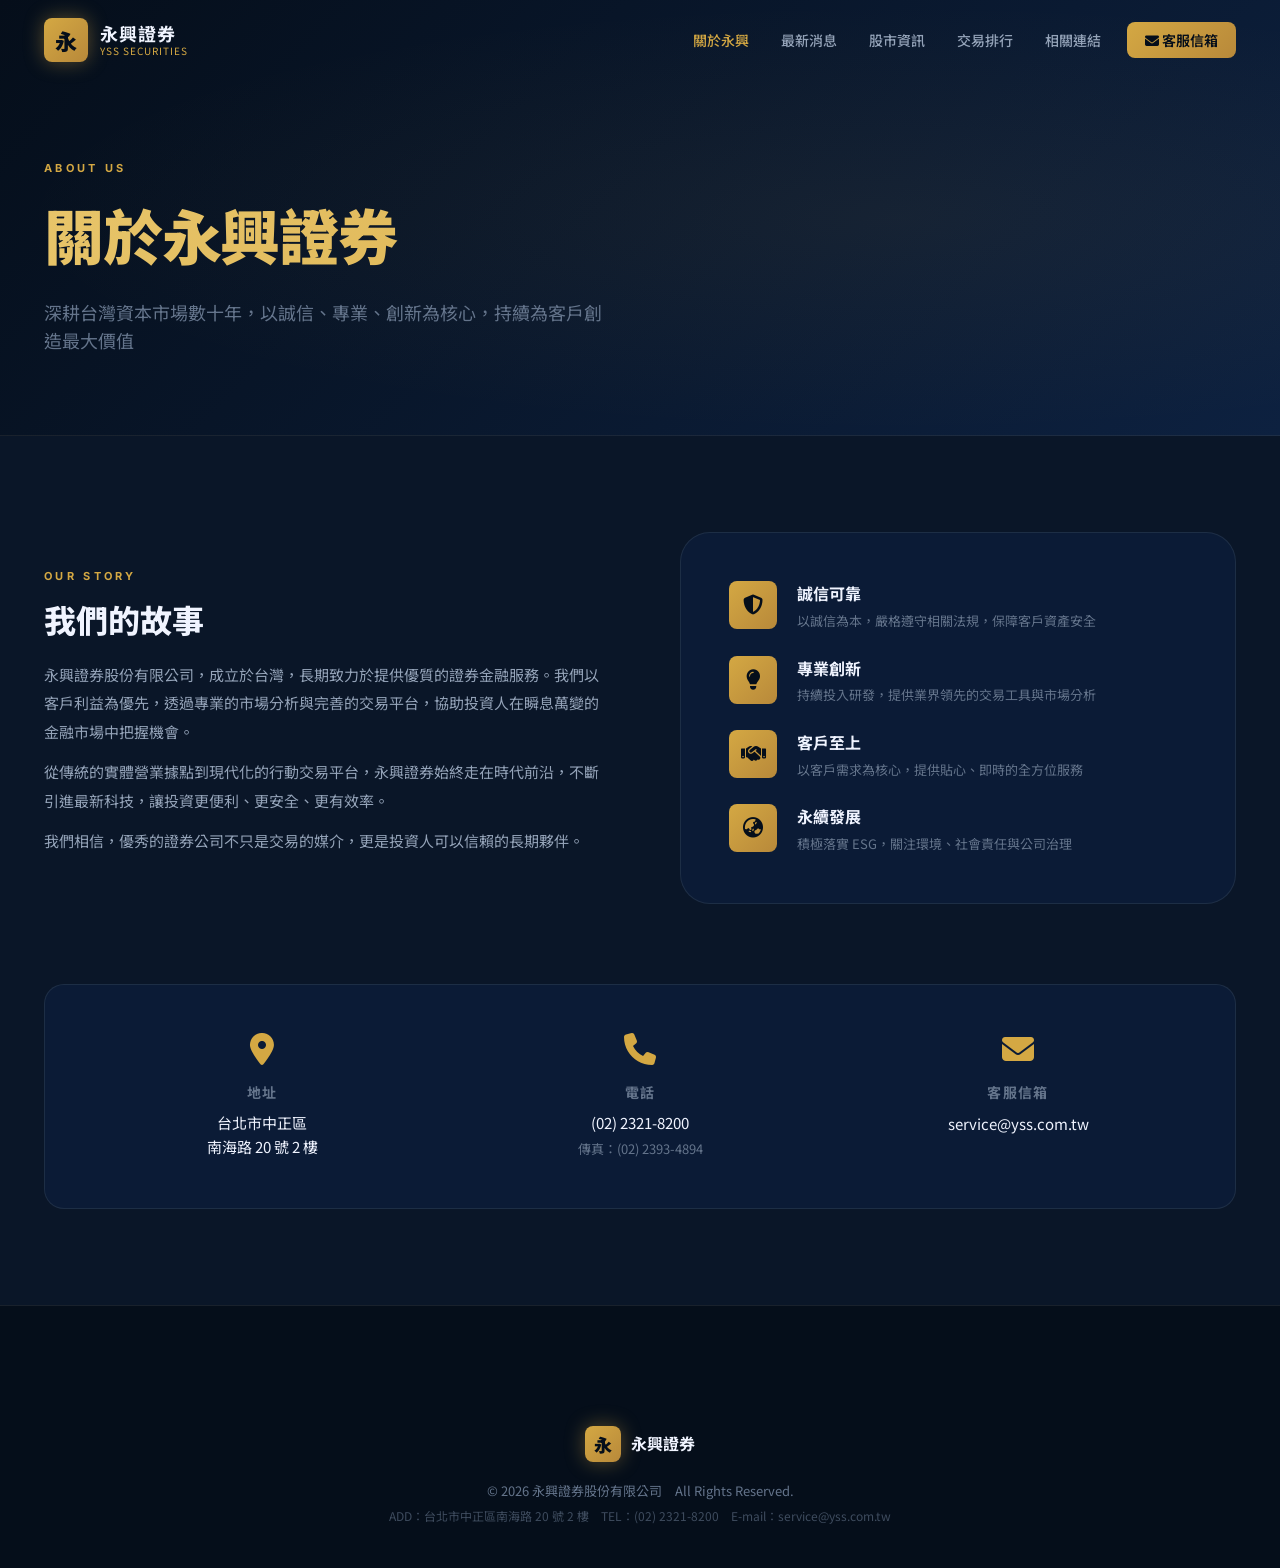
==== about.html @ 1767e359 "feat: 永興證券網站現代化重新設計 - FinTech 深色金融風格" ====
<!DOCTYPE html>
<html lang="zh-TW">
<head>
  <meta charset="UTF-8">
  <meta name="viewport" content="width=device-width, initial-scale=1.0">
  <meta name="description" content="了解永興證券的歷史、使命、企業文化與服務理念，我們致力於為客戶提供專業、安全的金融服務。">
  <title>關於永興 | 永興證券</title>
  <link rel="preconnect" href="https://fonts.googleapis.com">
  <link href="https://fonts.googleapis.com/css2?family=Noto+Sans+TC:wght@300;400;500;600;700;900&family=Inter:wght@400;600;700;800&display=swap" rel="stylesheet">
  <link rel="stylesheet" href="https://cdnjs.cloudflare.com/ajax/libs/font-awesome/6.5.0/css/all.min.css">
  <link rel="stylesheet" href="style.css">
  <style>
    .page-hero {
      padding: 160px 0 80px;
      background: linear-gradient(135deg, var(--navy-darkest) 0%, var(--navy-mid) 100%);
      border-bottom: 1px solid var(--glass-border);
      position: relative;
      overflow: hidden;
    }
    .page-hero::before {
      content: '';
      position: absolute;
      inset: 0;
      background: radial-gradient(ellipse at 70% 50%, rgba(212,168,67,0.06) 0%, transparent 70%);
    }
    .page-hero-content { position: relative; z-index: 1; }
    .page-hero-content h1 {
      font-size: clamp(36px, 5vw, 60px);
      font-weight: 900;
      letter-spacing: -0.02em;
      background: linear-gradient(135deg, var(--gold-light), var(--gold));
      -webkit-background-clip: text;
      -webkit-text-fill-color: transparent;
      background-clip: text;
      margin-bottom: 16px;
    }
    .page-hero-content p {
      font-size: 18px;
      color: var(--text-muted);
      max-width: 560px;
    }
    .about-section { padding: 96px 0; }
    .about-grid {
      display: grid;
      grid-template-columns: 1fr 1fr;
      gap: 80px;
      align-items: center;
      margin-bottom: 80px;
    }
    .about-grid.reverse { direction: rtl; }
    .about-grid.reverse > * { direction: ltr; }
    .about-text h2 {
      font-size: 32px;
      font-weight: 800;
      color: var(--text-primary);
      margin-bottom: 16px;
    }
    .about-text p {
      font-size: 15px;
      color: var(--text-secondary);
      line-height: 1.9;
      margin-bottom: 12px;
    }
    .about-visual {
      background: var(--glass-bg);
      border: 1px solid var(--glass-border);
      border-radius: var(--radius-xl);
      padding: 48px;
      display: flex;
      flex-direction: column;
      gap: 24px;
    }
    .value-item {
      display: flex;
      gap: 20px;
      align-items: flex-start;
    }
    .value-icon {
      width: 48px;
      height: 48px;
      background: linear-gradient(135deg, var(--gold), var(--gold-dark));
      border-radius: var(--radius-sm);
      display: flex;
      align-items: center;
      justify-content: center;
      font-size: 20px;
      color: var(--navy-darkest);
      flex-shrink: 0;
    }
    .value-text h3 {
      font-size: 16px;
      font-weight: 700;
      color: var(--text-primary);
      margin-bottom: 4px;
    }
    .value-text p {
      font-size: 13px;
      color: var(--text-muted);
      line-height: 1.6;
    }
    .contact-card {
      background: var(--glass-bg);
      border: 1px solid var(--glass-border);
      border-radius: var(--radius-lg);
      padding: 48px;
      display: grid;
      grid-template-columns: repeat(3, 1fr);
      gap: 40px;
    }
    .contact-item { text-align: center; }
    .contact-item i {
      font-size: 32px;
      color: var(--gold);
      margin-bottom: 16px;
    }
    .contact-item h3 {
      font-size: 14px;
      font-weight: 700;
      text-transform: uppercase;
      letter-spacing: 0.1em;
      color: var(--text-muted);
      margin-bottom: 8px;
    }
    .contact-item p, .contact-item a {
      font-size: 15px;
      color: var(--text-primary);
    }
    .contact-item a:hover { color: var(--gold); }
    @media (max-width: 768px) {
      .about-grid, .about-grid.reverse { grid-template-columns: 1fr; gap: 40px; direction: ltr; }
      .contact-card { grid-template-columns: 1fr; }
    }
  </style>
</head>
<body>
  <nav class="navbar scrolled" id="navbar">
    <div class="nav-container">
      <a href="index.html" class="nav-logo" id="nav-logo-link">
        <div class="logo-icon"><span class="logo-char">永</span></div>
        <div class="logo-text">
          <span class="logo-main">永興證券</span>
          <span class="logo-sub">YSS Securities</span>
        </div>
      </a>
      <ul class="nav-links">
        <li><a href="about.html" class="nav-link" style="color:var(--gold)" id="nav-about">關於永興</a></li>
        <li><a href="news.html" class="nav-link" id="nav-news">最新消息</a></li>
        <li><a href="https://www.twse.com.tw" target="_blank" class="nav-link" id="nav-stock">股市資訊</a></li>
        <li><a href="index.html#info-section" class="nav-link" id="nav-trade">交易排行</a></li>
        <li><a href="index.html#info-section" class="nav-link" id="nav-links">相關連結</a></li>
        <li><a href="mailto:service@yss.com.tw" class="nav-link nav-cta" id="nav-contact"><i class="fas fa-envelope"></i> 客服信箱</a></li>
      </ul>
      <button class="nav-toggle" id="nav-toggle" aria-label="Toggle navigation">
        <span></span><span></span><span></span>
      </button>
    </div>
  </nav>
  <div class="mobile-menu" id="mobile-menu">
    <ul>
      <li><a href="about.html">關於永興</a></li>
      <li><a href="news.html">最新消息</a></li>
      <li><a href="index.html">回首頁</a></li>
      <li><a href="mailto:service@yss.com.tw">客服信箱</a></li>
    </ul>
  </div>

  <section class="page-hero">
    <div class="container page-hero-content">
      <div class="section-tag">ABOUT US</div>
      <h1>關於永興證券</h1>
      <p>深耕台灣資本市場數十年，以誠信、專業、創新為核心，持續為客戶創造最大價值</p>
    </div>
  </section>

  <section class="about-section" style="background:var(--navy-dark)">
    <div class="container">
      <div class="about-grid">
        <div class="about-text">
          <div class="section-tag">OUR STORY</div>
          <h2>我們的故事</h2>
          <p>永興證券股份有限公司，成立於台灣，長期致力於提供優質的證券金融服務。我們以客戶利益為優先，透過專業的市場分析與完善的交易平台，協助投資人在瞬息萬變的金融市場中把握機會。</p>
          <p>從傳統的實體營業據點到現代化的行動交易平台，永興證券始終走在時代前沿，不斷引進最新科技，讓投資更便利、更安全、更有效率。</p>
          <p>我們相信，優秀的證券公司不只是交易的媒介，更是投資人可以信賴的長期夥伴。</p>
        </div>
        <div class="about-visual">
          <div class="value-item">
            <div class="value-icon"><i class="fas fa-shield-halved"></i></div>
            <div class="value-text">
              <h3>誠信可靠</h3>
              <p>以誠信為本，嚴格遵守相關法規，保障客戶資產安全</p>
            </div>
          </div>
          <div class="value-item">
            <div class="value-icon"><i class="fas fa-lightbulb"></i></div>
            <div class="value-text">
              <h3>專業創新</h3>
              <p>持續投入研發，提供業界領先的交易工具與市場分析</p>
            </div>
          </div>
          <div class="value-item">
            <div class="value-icon"><i class="fas fa-handshake"></i></div>
            <div class="value-text">
              <h3>客戶至上</h3>
              <p>以客戶需求為核心，提供貼心、即時的全方位服務</p>
            </div>
          </div>
          <div class="value-item">
            <div class="value-icon"><i class="fas fa-earth-asia"></i></div>
            <div class="value-text">
              <h3>永續發展</h3>
              <p>積極落實 ESG，關注環境、社會責任與公司治理</p>
            </div>
          </div>
        </div>
      </div>

      <div class="contact-card">
        <div class="contact-item">
          <i class="fas fa-location-dot"></i>
          <h3>地址</h3>
          <p>台北市中正區<br>南海路 20 號 2 樓</p>
        </div>
        <div class="contact-item">
          <i class="fas fa-phone"></i>
          <h3>電話</h3>
          <p>(02) 2321-8200</p>
          <p style="font-size:13px;color:var(--text-muted);margin-top:4px">傳真：(02) 2393-4894</p>
        </div>
        <div class="contact-item">
          <i class="fas fa-envelope"></i>
          <h3>客服信箱</h3>
          <a href="mailto:service@yss.com.tw">service@yss.com.tw</a>
        </div>
      </div>
    </div>
  </section>

  <footer class="footer" id="footer">
    <div class="container">
      <div class="footer-bottom" style="padding-top:40px">
        <a href="index.html" style="display:inline-flex;align-items:center;gap:10px;margin-bottom:16px">
          <div class="logo-icon small"><span class="logo-char">永</span></div>
          <span style="font-size:16px;font-weight:700">永興證券</span>
        </a>
        <p>© 2026 永興證券股份有限公司　All Rights Reserved.</p>
        <p class="footer-legal">ADD：台北市中正區南海路 20 號 2 樓　TEL：(02) 2321-8200　E-mail：service@yss.com.tw</p>
      </div>
    </div>
  </footer>

  <button class="scroll-top" id="scroll-top-btn" aria-label="回到頂部"><i class="fas fa-chevron-up"></i></button>
  <script src="script.js"></script>
</body>
</html>
---- style.css ----
/* ========================================================
   永興證券 YSS — Premium Redesign CSS
   Design System: FinTech Dark + Gold Accent
   ======================================================== */

/* --- CSS Variables / Design Tokens --- */
:root {
  --navy-darkest: #050e1a;
  --navy-dark:    #0a1628;
  --navy-mid:     #0d2140;
  --navy-light:   #122d58;
  --navy-border:  #1a3a6b;

  --gold:         #d4a843;
  --gold-light:   #e8c56a;
  --gold-dark:    #b8893a;

  --accent-blue:  #1e90ff;
  --accent-cyan:  #00d4ff;

  --text-primary:   #f0f4ff;
  --text-secondary: #94a3b8;
  --text-muted:     #64748b;

  --glass-bg:     rgba(13, 33, 64, 0.6);
  --glass-border: rgba(255,255,255,0.08);

  --radius-sm: 8px;
  --radius-md: 14px;
  --radius-lg: 20px;
  --radius-xl: 30px;

  --shadow-card: 0 4px 30px rgba(0,0,0,0.35);
  --shadow-glow: 0 0 30px rgba(212,168,67,0.25);

  --transition: all 0.3s cubic-bezier(0.4, 0, 0.2, 1);
  --transition-slow: all 0.6s cubic-bezier(0.4, 0, 0.2, 1);
}

/* --- Reset & Base --- */
*, *::before, *::after {
  margin: 0;
  padding: 0;
  box-sizing: border-box;
}

html {
  scroll-behavior: smooth;
  font-size: 16px;
}

body {
  font-family: 'Noto Sans TC', 'Inter', sans-serif;
  background-color: var(--navy-darkest);
  color: var(--text-primary);
  line-height: 1.6;
  overflow-x: hidden;
}

a {
  text-decoration: none;
  color: inherit;
  transition: var(--transition);
}

ul { list-style: none; }
img { max-width: 100%; display: block; }

/* --- Utility --- */
.container {
  max-width: 1240px;
  margin: 0 auto;
  padding: 0 24px;
}

.section {
  padding: 96px 0;
}

/* ========================================================
   NAVBAR
   ======================================================== */
.navbar {
  position: fixed;
  top: 0; left: 0; right: 0;
  z-index: 1000;
  padding: 18px 0;
  transition: var(--transition);
}

.navbar.scrolled {
  background: rgba(5, 14, 26, 0.92);
  backdrop-filter: blur(20px);
  -webkit-backdrop-filter: blur(20px);
  border-bottom: 1px solid var(--glass-border);
  padding: 12px 0;
  box-shadow: 0 4px 30px rgba(0,0,0,0.4);
}

.nav-container {
  display: flex;
  align-items: center;
  justify-content: space-between;
  max-width: 1240px;
  margin: 0 auto;
  padding: 0 24px;
}

.nav-logo {
  display: flex;
  align-items: center;
  gap: 12px;
}

.logo-icon {
  width: 44px;
  height: 44px;
  background: linear-gradient(135deg, var(--gold), var(--gold-dark));
  border-radius: var(--radius-sm);
  display: flex;
  align-items: center;
  justify-content: center;
  box-shadow: 0 0 20px rgba(212,168,67,0.4);
  flex-shrink: 0;
}
.logo-icon.small {
  width: 36px;
  height: 36px;
}

.logo-char {
  font-size: 22px;
  font-weight: 900;
  color: var(--navy-darkest);
  line-height: 1;
}
.logo-icon.small .logo-char { font-size: 18px; }

.logo-text {
  display: flex;
  flex-direction: column;
  line-height: 1.2;
}

.logo-main {
  font-size: 18px;
  font-weight: 700;
  color: var(--text-primary);
  letter-spacing: 0.05em;
}

.logo-sub {
  font-size: 10px;
  font-weight: 400;
  color: var(--gold);
  letter-spacing: 0.1em;
  text-transform: uppercase;
}

.nav-links {
  display: flex;
  align-items: center;
  gap: 4px;
}

.nav-link {
  padding: 8px 14px;
  border-radius: var(--radius-sm);
  font-size: 14px;
  font-weight: 500;
  color: var(--text-secondary);
  transition: var(--transition);
  white-space: nowrap;
}

.nav-link:hover {
  color: var(--text-primary);
  background: rgba(255,255,255,0.06);
}

.nav-link.nav-cta {
  background: linear-gradient(135deg, var(--gold), var(--gold-dark));
  color: var(--navy-darkest);
  font-weight: 600;
  padding: 8px 18px;
  margin-left: 8px;
}

.nav-link.nav-cta:hover {
  transform: translateY(-1px);
  box-shadow: var(--shadow-glow);
  background: linear-gradient(135deg, var(--gold-light), var(--gold));
}

.nav-toggle {
  display: none;
  flex-direction: column;
  gap: 5px;
  background: none;
  border: none;
  cursor: pointer;
  padding: 4px;
}

.nav-toggle span {
  display: block;
  width: 24px;
  height: 2px;
  background: var(--text-primary);
  border-radius: 2px;
  transition: var(--transition);
}

/* Mobile Menu */
.mobile-menu {
  position: fixed;
  top: 0; right: 0;
  width: 280px;
  height: 100vh;
  background: var(--navy-dark);
  border-left: 1px solid var(--glass-border);
  z-index: 999;
  padding: 80px 24px 40px;
  transform: translateX(100%);
  transition: transform 0.35s cubic-bezier(0.4, 0, 0.2, 1);
  overflow-y: auto;
}

.mobile-menu.open {
  transform: translateX(0);
}

.mobile-menu ul {
  display: flex;
  flex-direction: column;
  gap: 4px;
}

.mobile-menu a {
  display: block;
  padding: 14px 16px;
  font-size: 16px;
  font-weight: 500;
  color: var(--text-secondary);
  border-radius: var(--radius-sm);
  border-left: 2px solid transparent;
  transition: var(--transition);
}

.mobile-menu a:hover {
  color: var(--gold);
  background: rgba(212,168,67,0.06);
  border-left-color: var(--gold);
  padding-left: 20px;
}

/* ========================================================
   HERO
   ======================================================== */
.hero {
  position: relative;
  min-height: 100vh;
  display: flex;
  align-items: center;
  overflow: hidden;
  background: var(--navy-darkest);
}

#particle-canvas {
  position: absolute;
  inset: 0;
  z-index: 1;
  opacity: 0.6;
}

.hero-bg-image {
  position: absolute;
  inset: 0;
  background-image: url('assets/hero-bg.png');
  background-size: cover;
  background-position: center;
  opacity: 0.18;
  z-index: 0;
}

.hero-overlay {
  position: absolute;
  inset: 0;
  background: linear-gradient(
    135deg,
    rgba(5,14,26,0.95) 0%,
    rgba(10,22,40,0.85) 50%,
    rgba(13,33,64,0.7) 100%
  );
  z-index: 2;
}

.hero-content {
  position: relative;
  z-index: 10;
  max-width: 1240px;
  margin: 0 auto;
  padding: 120px 24px 80px;
  width: 100%;
}

.hero-badge {
  display: inline-flex;
  align-items: center;
  gap: 8px;
  background: rgba(212,168,67,0.12);
  border: 1px solid rgba(212,168,67,0.3);
  border-radius: 100px;
  padding: 6px 16px;
  font-size: 13px;
  color: var(--gold);
  font-weight: 500;
  margin-bottom: 28px;
  animation: fadeInDown 0.8s ease both;
}

.hero-title {
  margin-bottom: 24px;
  animation: fadeInUp 0.9s ease 0.1s both;
}

.hero-title-line1 {
  display: block;
  font-size: clamp(52px, 7vw, 96px);
  font-weight: 900;
  letter-spacing: -0.02em;
  background: linear-gradient(135deg, var(--gold-light), var(--gold), #fff);
  -webkit-background-clip: text;
  -webkit-text-fill-color: transparent;
  background-clip: text;
  line-height: 1;
  margin-bottom: 8px;
}

.hero-title-line2 {
  display: block;
  font-size: clamp(24px, 3.5vw, 42px);
  font-weight: 500;
  color: var(--text-secondary);
  letter-spacing: 0.01em;
  line-height: 1.3;
}

.hero-desc {
  font-size: clamp(15px, 1.5vw, 18px);
  color: var(--text-muted);
  line-height: 1.8;
  max-width: 600px;
  margin-bottom: 40px;
  animation: fadeInUp 0.9s ease 0.2s both;
}

.hero-actions {
  display: flex;
  gap: 16px;
  flex-wrap: wrap;
  margin-bottom: 64px;
  animation: fadeInUp 0.9s ease 0.3s both;
}

.btn-primary {
  display: inline-flex;
  align-items: center;
  gap: 8px;
  padding: 14px 32px;
  background: linear-gradient(135deg, var(--gold), var(--gold-dark));
  color: var(--navy-darkest);
  font-weight: 700;
  font-size: 15px;
  border-radius: var(--radius-md);
  transition: var(--transition);
  box-shadow: 0 4px 20px rgba(212,168,67,0.3);
}

.btn-primary:hover {
  transform: translateY(-2px);
  box-shadow: 0 8px 30px rgba(212,168,67,0.45);
  background: linear-gradient(135deg, var(--gold-light), var(--gold));
}

.btn-secondary {
  display: inline-flex;
  align-items: center;
  gap: 8px;
  padding: 14px 32px;
  background: var(--glass-bg);
  color: var(--text-primary);
  font-weight: 600;
  font-size: 15px;
  border-radius: var(--radius-md);
  border: 1px solid var(--glass-border);
  backdrop-filter: blur(10px);
  transition: var(--transition);
}

.btn-secondary:hover {
  transform: translateY(-2px);
  border-color: var(--gold);
  color: var(--gold);
  box-shadow: 0 0 20px rgba(212,168,67,0.15);
}

.hero-stats {
  display: flex;
  align-items: center;
  gap: 40px;
  animation: fadeInUp 0.9s ease 0.4s both;
}

.hero-stat {
  text-align: left;
}

.stat-num {
  font-family: 'Inter', sans-serif;
  font-size: 42px;
  font-weight: 800;
  color: var(--gold);
  line-height: 1;
}

.stat-unit {
  font-size: 20px;
  font-weight: 600;
  color: var(--gold-dark);
}

.stat-label {
  display: block;
  font-size: 13px;
  color: var(--text-muted);
  margin-top: 4px;
}

.hero-stat-divider {
  width: 1px;
  height: 48px;
  background: var(--glass-border);
}

.hero-scroll-indicator {
  position: absolute;
  bottom: 36px;
  left: 50%;
  transform: translateX(-50%);
  z-index: 10;
  display: flex;
  flex-direction: column;
  align-items: center;
  gap: 8px;
  font-size: 11px;
  letter-spacing: 0.2em;
  text-transform: uppercase;
  color: var(--text-muted);
  animation: fadeIn 1s ease 1s both;
}

.scroll-line {
  width: 1px;
  height: 40px;
  background: linear-gradient(to bottom, var(--gold), transparent);
  animation: scrollLine 2s ease infinite;
}

/* ========================================================
   QUICK ACCESS
   ======================================================== */
.quick-access {
  padding: 0;
  margin-top: -40px;
  position: relative;
  z-index: 20;
}

.quick-grid {
  display: grid;
  grid-template-columns: repeat(4, 1fr);
  gap: 16px;
}

.quick-card {
  display: flex;
  align-items: center;
  gap: 14px;
  padding: 20px 20px;
  background: var(--glass-bg);
  backdrop-filter: blur(20px);
  -webkit-backdrop-filter: blur(20px);
  border: 1px solid var(--glass-border);
  border-radius: var(--radius-md);
  transition: var(--transition);
  box-shadow: var(--shadow-card);
  overflow: hidden;
  position: relative;
}

.quick-card::before {
  content: '';
  position: absolute;
  inset: 0;
  background: linear-gradient(135deg, rgba(212,168,67,0.05), transparent);
  opacity: 0;
  transition: var(--transition);
}

.quick-card:hover {
  border-color: rgba(212,168,67,0.3);
  transform: translateY(-3px);
  box-shadow: 0 12px 40px rgba(0,0,0,0.4), var(--shadow-glow);
}

.quick-card:hover::before {
  opacity: 1;
}

.quick-icon {
  width: 44px;
  height: 44px;
  background: rgba(212,168,67,0.12);
  border-radius: var(--radius-sm);
  display: flex;
  align-items: center;
  justify-content: center;
  font-size: 20px;
  color: var(--gold);
  flex-shrink: 0;
  transition: var(--transition);
}

.quick-card:hover .quick-icon {
  background: rgba(212,168,67,0.2);
  transform: scale(1.05);
}

.quick-info { flex: 1; min-width: 0; }
.quick-info h3 {
  font-size: 13px;
  font-weight: 700;
  color: var(--text-primary);
  white-space: nowrap;
  overflow: hidden;
  text-overflow: ellipsis;
}
.quick-info p {
  font-size: 11px;
  color: var(--text-muted);
  margin-top: 2px;
}

.quick-arrow {
  font-size: 13px;
  color: var(--text-muted);
  transition: var(--transition);
}

.quick-card:hover .quick-arrow {
  color: var(--gold);
  transform: translateX(3px);
}

/* ========================================================
   SECTION HEADERS
   ======================================================== */
.section-header {
  display: flex;
  align-items: flex-end;
  justify-content: space-between;
  margin-bottom: 48px;
  gap: 16px;
  flex-wrap: wrap;
}

.section-header.centered {
  flex-direction: column;
  align-items: center;
  text-align: center;
}

.section-tag {
  font-family: 'Inter', sans-serif;
  font-size: 11px;
  font-weight: 700;
  letter-spacing: 0.3em;
  color: var(--gold);
  text-transform: uppercase;
  margin-bottom: 8px;
}

.section-tag.small {
  font-size: 10px;
  margin-bottom: 4px;
}

.section-title {
  font-size: clamp(26px, 3vw, 38px);
  font-weight: 800;
  color: var(--text-primary);
  letter-spacing: -0.02em;
  line-height: 1.2;
}

.section-title.light {
  color: var(--text-primary);
}

.section-sub {
  font-size: 15px;
  color: var(--text-muted);
  margin-top: 8px;
}

.section-more {
  display: inline-flex;
  align-items: center;
  gap: 6px;
  font-size: 14px;
  font-weight: 600;
  color: var(--gold);
  white-space: nowrap;
  padding-bottom: 6px;
  border-bottom: 1px solid rgba(212,168,67,0.3);
  transition: var(--transition);
}

.section-more:hover {
  gap: 10px;
  border-bottom-color: var(--gold);
}

/* ========================================================
   NEWS SECTION
   ======================================================== */
.news-section {
  background: var(--navy-dark);
}

.news-grid {
  display: grid;
  grid-template-columns: repeat(3, 1fr);
  gap: 20px;
}

.news-card {
  background: rgba(13,33,64,0.5);
  border: 1px solid var(--glass-border);
  border-radius: var(--radius-md);
  padding: 28px;
  transition: var(--transition);
  position: relative;
  overflow: hidden;
}

.news-card::after {
  content: '';
  position: absolute;
  bottom: 0; left: 0; right: 0;
  height: 2px;
  background: linear-gradient(90deg, var(--gold), var(--accent-blue));
  transform: scaleX(0);
  transform-origin: left;
  transition: transform 0.4s ease;
}

.news-card:hover {
  border-color: rgba(212,168,67,0.2);
  transform: translateY(-4px);
  box-shadow: var(--shadow-card);
  background: rgba(13,33,64,0.8);
}

.news-card:hover::after {
  transform: scaleX(1);
}

.news-card.featured {
  grid-column: span 1;
  border-color: rgba(212,168,67,0.2);
  background: linear-gradient(135deg, rgba(13,33,64,0.8), rgba(10,22,40,0.8));
}

.news-meta {
  display: flex;
  align-items: center;
  gap: 10px;
  margin-bottom: 14px;
  flex-wrap: wrap;
}

.news-date {
  font-size: 12px;
  color: var(--text-muted);
  display: flex;
  align-items: center;
  gap: 5px;
}

.news-badge {
  font-size: 10px;
  font-weight: 700;
  letter-spacing: 0.05em;
  padding: 2px 8px;
  border-radius: 100px;
  background: rgba(212,168,67,0.12);
  color: var(--gold);
  border: 1px solid rgba(212,168,67,0.2);
}

.news-badge.new {
  background: rgba(30,144,255,0.12);
  color: var(--accent-blue);
  border-color: rgba(30,144,255,0.2);
}

.news-title {
  font-size: 15px;
  font-weight: 600;
  line-height: 1.5;
  margin-bottom: 12px;
}

.news-title a {
  color: var(--text-primary);
}

.news-title a:hover {
  color: var(--gold);
}

.news-excerpt {
  font-size: 13px;
  color: var(--text-muted);
  line-height: 1.7;
  margin-bottom: 16px;
}

.news-read-more {
  font-size: 13px;
  font-weight: 600;
  color: var(--gold);
  display: inline-flex;
  align-items: center;
  gap: 6px;
  transition: var(--transition);
}

.news-read-more:hover {
  gap: 10px;
}

/* ========================================================
   INFO SECTION
   ======================================================== */
.info-section {
  background: var(--navy-darkest);
}

.info-grid {
  display: grid;
  grid-template-columns: repeat(2, 1fr);
  gap: 24px;
}

.info-card {
  background: var(--glass-bg);
  border: 1px solid var(--glass-border);
  border-radius: var(--radius-lg);
  padding: 36px;
  backdrop-filter: blur(10px);
}

.info-card-header {
  display: flex;
  align-items: flex-start;
  gap: 16px;
  margin-bottom: 28px;
}

.info-icon {
  width: 50px;
  height: 50px;
  background: linear-gradient(135deg, rgba(212,168,67,0.15), rgba(212,168,67,0.05));
  border: 1px solid rgba(212,168,67,0.2);
  border-radius: var(--radius-sm);
  display: flex;
  align-items: center;
  justify-content: center;
  font-size: 22px;
  color: var(--gold);
  flex-shrink: 0;
}

.info-card-title {
  font-size: 22px;
  font-weight: 700;
  color: var(--text-primary);
}

.info-more {
  margin-left: auto;
  font-size: 13px;
  font-weight: 600;
  color: var(--gold);
  white-space: nowrap;
  opacity: 0.8;
  transition: var(--transition);
  align-self: flex-start;
  margin-top: 16px;
}

.info-more:hover {
  opacity: 1;
}

.info-list {
  display: flex;
  flex-direction: column;
  gap: 2px;
}

.info-list-item {
  display: flex;
  align-items: center;
  gap: 16px;
  padding: 14px 16px;
  border-radius: var(--radius-sm);
  transition: var(--transition);
  border: 1px solid transparent;
}

.info-list-item:hover {
  background: rgba(255,255,255,0.04);
  border-color: var(--glass-border);
}

.info-rank {
  font-family: 'Inter', sans-serif;
  font-size: 13px;
  font-weight: 700;
  color: var(--text-muted);
  min-width: 28px;
}

.info-rank.link-icon {
  font-size: 16px;
  color: var(--gold);
}

.info-list-content a {
  font-size: 14px;
  color: var(--text-secondary);
  display: flex;
  align-items: center;
  gap: 8px;
  transition: var(--transition);
}

.info-list-content a i {
  color: var(--accent-blue);
  font-size: 13px;
}

.info-list-item:hover .info-list-content a {
  color: var(--text-primary);
}

/* ========================================================
   SERVICES SECTION
   ======================================================== */
.services-section {
  background: linear-gradient(180deg, var(--navy-dark) 0%, var(--navy-darkest) 100%);
}

.services-grid {
  display: grid;
  grid-template-columns: repeat(3, 1fr);
  gap: 20px;
}

.service-card {
  padding: 36px 28px;
  background: rgba(13,33,64,0.4);
  border: 1px solid var(--glass-border);
  border-radius: var(--radius-lg);
  transition: var(--transition);
  position: relative;
  overflow: hidden;
}

.service-card::before {
  content: '';
  position: absolute;
  top: -50%;
  right: -50%;
  width: 200px;
  height: 200px;
  background: radial-gradient(circle, rgba(212,168,67,0.06), transparent 70%);
  transition: var(--transition-slow);
  opacity: 0;
}

.service-card:hover {
  border-color: rgba(212,168,67,0.25);
  transform: translateY(-6px);
  box-shadow: 0 20px 50px rgba(0,0,0,0.4), 0 0 30px rgba(212,168,67,0.1);
  background: rgba(13,33,64,0.7);
}

.service-card:hover::before {
  opacity: 1;
}

.service-icon-wrap {
  width: 56px;
  height: 56px;
  background: linear-gradient(135deg, var(--gold), var(--gold-dark));
  border-radius: var(--radius-md);
  display: flex;
  align-items: center;
  justify-content: center;
  font-size: 24px;
  color: var(--navy-darkest);
  margin-bottom: 20px;
  transition: var(--transition);
  box-shadow: 0 4px 20px rgba(212,168,67,0.3);
}

.service-card:hover .service-icon-wrap {
  transform: rotate(-5deg) scale(1.05);
  box-shadow: 0 8px 30px rgba(212,168,67,0.4);
}

.service-card h3 {
  font-size: 18px;
  font-weight: 700;
  color: var(--text-primary);
  margin-bottom: 10px;
}

.service-card p {
  font-size: 14px;
  color: var(--text-muted);
  line-height: 1.7;
}

/* ========================================================
   SUSTAINABILITY SECTION
   ======================================================== */
.sustain-section {
  background: linear-gradient(135deg, var(--navy-mid) 0%, var(--navy-dark) 100%);
  border-top: 1px solid var(--glass-border);
  border-bottom: 1px solid var(--glass-border);
}

.sustain-inner {
  display: grid;
  grid-template-columns: 1fr 1fr;
  gap: 80px;
  align-items: center;
}

.sustain-desc {
  font-size: 16px;
  color: var(--text-secondary);
  line-height: 1.8;
  margin: 20px 0 32px;
}

.sustain-links {
  display: flex;
  flex-direction: column;
  gap: 12px;
}

.sustain-link {
  display: flex;
  align-items: center;
  gap: 16px;
  padding: 18px 20px;
  background: rgba(5,14,26,0.4);
  border: 1px solid var(--glass-border);
  border-radius: var(--radius-md);
  transition: var(--transition);
}

.sustain-link > i:first-child {
  font-size: 20px;
  color: var(--gold);
  width: 24px;
  text-align: center;
}

.sustain-link > div {
  flex: 1;
}

.sustain-link strong {
  display: block;
  font-size: 14px;
  font-weight: 600;
  color: var(--text-primary);
  margin-bottom: 2px;
}

.sustain-link span {
  font-size: 12px;
  color: var(--text-muted);
}

.sustain-dl {
  font-size: 14px;
  color: var(--text-muted);
  transition: var(--transition);
}

.sustain-link:hover {
  border-color: rgba(212,168,67,0.3);
  background: rgba(212,168,67,0.05);
  transform: translateX(4px);
}

.sustain-link:hover .sustain-dl {
  color: var(--gold);
}

/* Sustainability Visual */
.sustain-visual {
  position: relative;
  display: flex;
  flex-direction: column;
  align-items: center;
  gap: 32px;
}

.sustain-ring {
  position: relative;
  width: 240px;
  height: 240px;
  display: flex;
  align-items: center;
  justify-content: center;
}

.ring {
  position: absolute;
  border-radius: 50%;
  border: 1px solid rgba(212,168,67,0.2);
  animation: spin 20s linear infinite;
}

.r1 {
  inset: 0;
  border-color: rgba(212,168,67,0.25);
  animation-duration: 20s;
}

.r2 {
  inset: 20px;
  border-color: rgba(30,144,255,0.2);
  animation-duration: 15s;
  animation-direction: reverse;
}

.r3 {
  inset: 40px;
  border-color: rgba(212,168,67,0.15);
  animation-duration: 25s;
}

.sustain-center-icon {
  width: 80px;
  height: 80px;
  background: linear-gradient(135deg, var(--gold), var(--gold-dark));
  border-radius: 50%;
  display: flex;
  align-items: center;
  justify-content: center;
  font-size: 32px;
  color: var(--navy-darkest);
  box-shadow: 0 0 40px rgba(212,168,67,0.3);
  z-index: 1;
}

.sustain-badges {
  display: flex;
  gap: 16px;
}

.sustain-badge {
  display: flex;
  flex-direction: column;
  align-items: center;
  gap: 4px;
  padding: 14px 20px;
  background: rgba(5,14,26,0.6);
  border: 1px solid var(--glass-border);
  border-radius: var(--radius-md);
  min-width: 70px;
  transition: var(--transition);
}

.sustain-badge:hover {
  border-color: var(--gold);
  transform: translateY(-2px);
}

.badge-letter {
  font-family: 'Inter', sans-serif;
  font-size: 24px;
  font-weight: 800;
  color: var(--gold);
}

.badge-word {
  font-size: 12px;
  color: var(--text-muted);
}

/* ========================================================
   ANTIFRAUD SECTION
   ======================================================== */
.antifraud-section {
  padding: 40px 0;
  background: linear-gradient(135deg, #1a0000, #2d0000);
  border-top: 1px solid rgba(255,60,60,0.15);
}

.antifraud-inner {
  display: flex;
  align-items: center;
  gap: 24px;
  flex-wrap: wrap;
}

.antifraud-icon {
  font-size: 36px;
  color: #ff4444;
  animation: pulse 2s ease infinite;
  flex-shrink: 0;
}

.antifraud-content { flex: 1; min-width: 260px; }
.antifraud-content h3 {
  font-size: 18px;
  font-weight: 700;
  color: #ff6666;
  margin-bottom: 6px;
}
.antifraud-content p {
  font-size: 13px;
  color: rgba(255,255,255,0.5);
  line-height: 1.6;
}

.btn-antifraud {
  display: inline-flex;
  align-items: center;
  gap: 8px;
  padding: 12px 24px;
  background: rgba(255,60,60,0.15);
  border: 1px solid rgba(255,60,60,0.3);
  border-radius: var(--radius-sm);
  color: #ff6666;
  font-weight: 600;
  font-size: 14px;
  white-space: nowrap;
  transition: var(--transition);
  flex-shrink: 0;
}

.btn-antifraud:hover {
  background: rgba(255,60,60,0.25);
  border-color: rgba(255,60,60,0.5);
  gap: 12px;
}

/* ========================================================
   FOOTER
   ======================================================== */
.footer {
  background: var(--navy-darkest);
  border-top: 1px solid var(--glass-border);
  padding: 80px 0 0;
}

.footer-grid {
  display: grid;
  grid-template-columns: 2fr 1fr 1fr 1fr;
  gap: 48px;
  padding-bottom: 64px;
  border-bottom: 1px solid var(--glass-border);
}

.footer-logo {
  display: flex;
  align-items: center;
  gap: 12px;
  margin-bottom: 20px;
}

.footer-brand-desc {
  font-size: 14px;
  color: var(--text-muted);
  line-height: 1.7;
  margin-bottom: 24px;
}

.footer-contact {
  display: flex;
  flex-direction: column;
  gap: 8px;
}

.footer-contact-item {
  display: flex;
  align-items: center;
  gap: 10px;
  font-size: 13px;
  color: var(--text-muted);
}

.footer-contact-item i {
  color: var(--gold);
  width: 14px;
  text-align: center;
}

.footer-contact-item a {
  color: var(--text-muted);
}
.footer-contact-item a:hover { color: var(--gold); }

.footer-nav-title {
  font-size: 13px;
  font-weight: 700;
  text-transform: uppercase;
  letter-spacing: 0.1em;
  color: var(--gold);
  margin-bottom: 20px;
}

.footer-nav-list {
  display: flex;
  flex-direction: column;
  gap: 10px;
}

.footer-nav-list a {
  font-size: 14px;
  color: var(--text-muted);
  transition: var(--transition);
}

.footer-nav-list a:hover {
  color: var(--text-primary);
  padding-left: 4px;
}

.footer-bottom {
  padding: 28px 0 40px;
  text-align: center;
}

.footer-bottom p {
  font-size: 13px;
  color: var(--text-muted);
  line-height: 2;
}

.footer-legal {
  font-size: 12px !important;
  color: var(--text-muted) !important;
  opacity: 0.6;
}

.footer-browser-note {
  font-size: 11px !important;
  opacity: 0.4;
}

/* ========================================================
   SCROLL TO TOP
   ======================================================== */
.scroll-top {
  position: fixed;
  bottom: 32px;
  right: 32px;
  width: 44px;
  height: 44px;
  background: linear-gradient(135deg, var(--gold), var(--gold-dark));
  color: var(--navy-darkest);
  border: none;
  border-radius: 50%;
  font-size: 16px;
  cursor: pointer;
  z-index: 900;
  opacity: 0;
  transform: translateY(20px);
  transition: var(--transition);
  box-shadow: 0 4px 20px rgba(212,168,67,0.4);
  display: flex;
  align-items: center;
  justify-content: center;
}

.scroll-top.visible {
  opacity: 1;
  transform: translateY(0);
}

.scroll-top:hover {
  transform: translateY(-2px);
  box-shadow: 0 8px 30px rgba(212,168,67,0.5);
}

/* ========================================================
   ANIMATIONS
   ======================================================== */
@keyframes fadeInDown {
  from { opacity: 0; transform: translateY(-20px); }
  to   { opacity: 1; transform: translateY(0); }
}

@keyframes fadeInUp {
  from { opacity: 0; transform: translateY(30px); }
  to   { opacity: 1; transform: translateY(0); }
}

@keyframes fadeIn {
  from { opacity: 0; }
  to   { opacity: 1; }
}

@keyframes scrollLine {
  0%   { transform: scaleY(0); transform-origin: top; }
  50%  { transform: scaleY(1); transform-origin: top; }
  51%  { transform: scaleY(1); transform-origin: bottom; }
  100% { transform: scaleY(0); transform-origin: bottom; }
}

@keyframes spin {
  from { transform: rotate(0deg); }
  to   { transform: rotate(360deg); }
}

@keyframes pulse {
  0%, 100% { opacity: 1; transform: scale(1); }
  50%       { opacity: 0.7; transform: scale(1.05); }
}

/* Scroll reveal */
.reveal {
  opacity: 0;
  transform: translateY(40px);
  transition: opacity 0.7s ease, transform 0.7s ease;
}

.reveal.visible {
  opacity: 1;
  transform: translateY(0);
}

.reveal-delay-1 { transition-delay: 0.1s; }
.reveal-delay-2 { transition-delay: 0.2s; }
.reveal-delay-3 { transition-delay: 0.3s; }
.reveal-delay-4 { transition-delay: 0.4s; }
.reveal-delay-5 { transition-delay: 0.5s; }

/* ========================================================
   RESPONSIVE
   ======================================================== */
@media (max-width: 1024px) {
  .quick-grid {
    grid-template-columns: repeat(2, 1fr);
  }
  .news-grid {
    grid-template-columns: repeat(2, 1fr);
  }
  .services-grid {
    grid-template-columns: repeat(2, 1fr);
  }
  .footer-grid {
    grid-template-columns: 1fr 1fr;
    gap: 32px;
  }
}

@media (max-width: 768px) {
  .section { padding: 64px 0; }

  .nav-links { display: none; }
  .nav-toggle { display: flex; }

  .hero-stats {
    gap: 24px;
  }
  .stat-num { font-size: 32px; }

  .quick-grid {
    grid-template-columns: repeat(2, 1fr);
  }

  .news-grid {
    grid-template-columns: 1fr;
  }

  .info-grid {
    grid-template-columns: 1fr;
  }

  .services-grid {
    grid-template-columns: 1fr;
  }

  .sustain-inner {
    grid-template-columns: 1fr;
    gap: 48px;
  }

  .sustain-visual {
    order: -1;
  }

  .footer-grid {
    grid-template-columns: 1fr;
    gap: 32px;
  }

  .antifraud-inner {
    flex-direction: column;
    text-align: center;
  }

  .hero-actions {
    justify-content: flex-start;
  }
}

@media (max-width: 480px) {
  .hero-stats {
    flex-direction: column;
    align-items: flex-start;
    gap: 16px;
  }
  .hero-stat-divider { display: none; }

  .quick-grid {
    grid-template-columns: 1fr;
  }

  .scroll-top {
    bottom: 20px;
    right: 20px;
  }
}
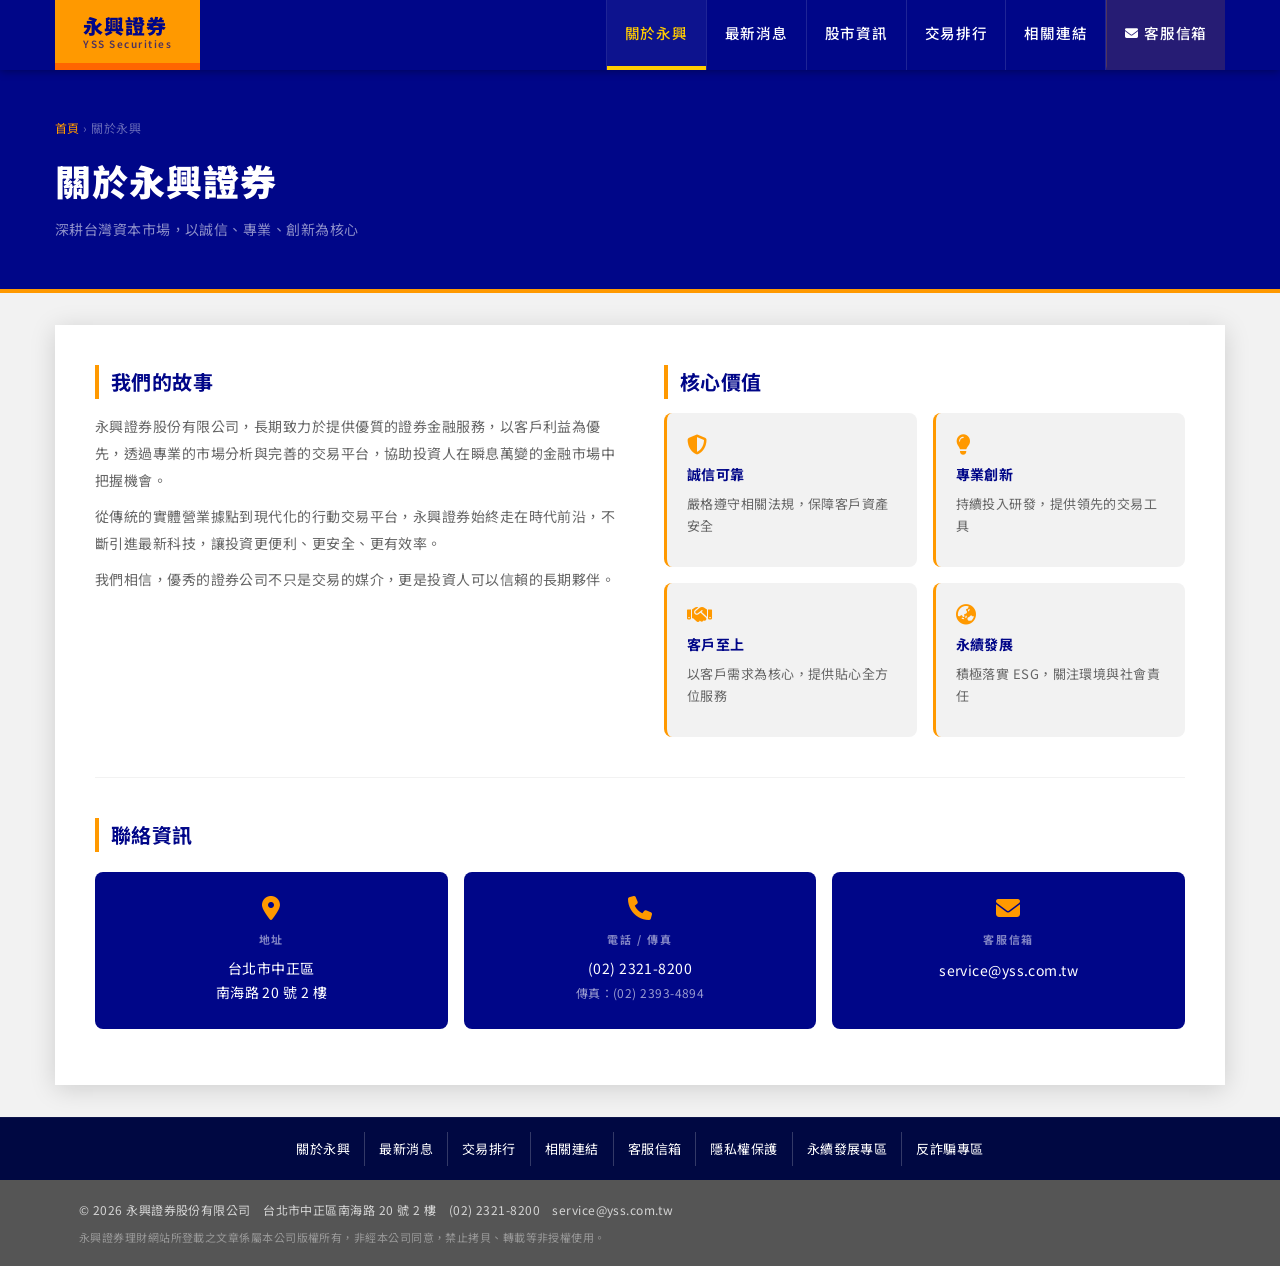
==== commit e9663126: "style: 改回原網站配色風格(深藍+橘黃)，新增裝置偵測App下載按鈕(iOS/Android/桌機各顯示不同)" ====
--- a/about.html
+++ b/about.html
@@ -3,251 +3,247 @@
 <head>
   <meta charset="UTF-8">
   <meta name="viewport" content="width=device-width, initial-scale=1.0">
-  <meta name="description" content="了解永興證券的歷史、使命、企業文化與服務理念，我們致力於為客戶提供專業、安全的金融服務。">
+  <meta name="description" content="了解永興證券的歷史、使命與服務理念，台北市中正區南海路20號2樓，(02)2321-8200。">
   <title>關於永興 | 永興證券</title>
   <link rel="preconnect" href="https://fonts.googleapis.com">
-  <link href="https://fonts.googleapis.com/css2?family=Noto+Sans+TC:wght@300;400;500;600;700;900&family=Inter:wght@400;600;700;800&display=swap" rel="stylesheet">
+  <link href="https://fonts.googleapis.com/css2?family=Noto+Sans+TC:wght@300;400;500;700;900&family=Roboto:wght@300;400;500;700&display=swap" rel="stylesheet">
   <link rel="stylesheet" href="https://cdnjs.cloudflare.com/ajax/libs/font-awesome/6.5.0/css/all.min.css">
   <link rel="stylesheet" href="style.css">
   <style>
-    .page-hero {
-      padding: 160px 0 80px;
-      background: linear-gradient(135deg, var(--navy-darkest) 0%, var(--navy-mid) 100%);
-      border-bottom: 1px solid var(--glass-border);
-      position: relative;
-      overflow: hidden;
-    }
-    .page-hero::before {
-      content: '';
-      position: absolute;
-      inset: 0;
-      background: radial-gradient(ellipse at 70% 50%, rgba(212,168,67,0.06) 0%, transparent 70%);
-    }
-    .page-hero-content { position: relative; z-index: 1; }
-    .page-hero-content h1 {
-      font-size: clamp(36px, 5vw, 60px);
+    .page-banner {
+      background: var(--yss-blue);
+      padding: 48px 32px;
+      border-bottom: 4px solid var(--yss-orange);
+    }
+    .page-banner-inner {
+      max-width: var(--max-width);
+      margin: 0 auto;
+    }
+    .page-banner h1 {
+      font-size: clamp(22px,3vw,36px);
       font-weight: 900;
-      letter-spacing: -0.02em;
-      background: linear-gradient(135deg, var(--gold-light), var(--gold));
-      -webkit-background-clip: text;
-      -webkit-text-fill-color: transparent;
-      background-clip: text;
-      margin-bottom: 16px;
-    }
-    .page-hero-content p {
-      font-size: 18px;
-      color: var(--text-muted);
-      max-width: 560px;
-    }
-    .about-section { padding: 96px 0; }
-    .about-grid {
+      color: #fff;
+      margin-bottom: 6px;
+      letter-spacing: 0.03em;
+    }
+    .page-banner p { font-size:14px; color:rgba(255,255,255,0.55); }
+    .page-banner .breadcrumb {
+      font-size: 12px;
+      color: rgba(255,255,255,0.4);
+      margin-bottom: 12px;
+    }
+    .page-banner .breadcrumb a { color: var(--yss-orange); }
+
+    .about-body {
+      max-width: var(--max-width);
+      margin: 0 auto;
+      background: #fff;
+      box-shadow: var(--shadow-md);
+      padding: 40px 40px 56px;
+    }
+    .about-intro {
       display: grid;
       grid-template-columns: 1fr 1fr;
-      gap: 80px;
-      align-items: center;
-      margin-bottom: 80px;
-    }
-    .about-grid.reverse { direction: rtl; }
-    .about-grid.reverse > * { direction: ltr; }
-    .about-text h2 {
-      font-size: 32px;
-      font-weight: 800;
-      color: var(--text-primary);
-      margin-bottom: 16px;
-    }
-    .about-text p {
-      font-size: 15px;
-      color: var(--text-secondary);
+      gap: 48px;
+      margin-bottom: 40px;
+      padding-bottom: 40px;
+      border-bottom: 1px solid var(--gray-100);
+      align-items: start;
+    }
+    .about-intro h2 {
+      font-size: 20px;
+      font-weight: 700;
+      color: var(--yss-blue);
+      margin-bottom: 14px;
+      padding-left: 12px;
+      border-left: 4px solid var(--yss-orange);
+    }
+    .about-intro p {
+      font-size: 14px;
+      color: var(--gray-500);
       line-height: 1.9;
-      margin-bottom: 12px;
-    }
-    .about-visual {
-      background: var(--glass-bg);
-      border: 1px solid var(--glass-border);
-      border-radius: var(--radius-xl);
-      padding: 48px;
-      display: flex;
-      flex-direction: column;
-      gap: 24px;
-    }
-    .value-item {
-      display: flex;
-      gap: 20px;
-      align-items: flex-start;
-    }
-    .value-icon {
-      width: 48px;
-      height: 48px;
-      background: linear-gradient(135deg, var(--gold), var(--gold-dark));
-      border-radius: var(--radius-sm);
-      display: flex;
-      align-items: center;
-      justify-content: center;
+      margin-bottom: 10px;
+    }
+    .values-grid {
+      display: grid;
+      grid-template-columns: repeat(2,1fr);
+      gap: 16px;
+    }
+    .value-card {
+      padding: 20px;
+      background: var(--gray-100);
+      border-radius: var(--radius-md);
+      border-left: 3px solid var(--yss-orange);
+      transition: var(--transition);
+    }
+    .value-card:hover {
+      background: #fff8ee;
+      border-left-color: var(--yss-blue);
+      transform: translateY(-2px);
+      box-shadow: var(--shadow);
+    }
+    .value-card i {
       font-size: 20px;
-      color: var(--navy-darkest);
-      flex-shrink: 0;
-    }
-    .value-text h3 {
-      font-size: 16px;
-      font-weight: 700;
-      color: var(--text-primary);
-      margin-bottom: 4px;
-    }
-    .value-text p {
-      font-size: 13px;
-      color: var(--text-muted);
-      line-height: 1.6;
-    }
-    .contact-card {
-      background: var(--glass-bg);
-      border: 1px solid var(--glass-border);
-      border-radius: var(--radius-lg);
-      padding: 48px;
-      display: grid;
-      grid-template-columns: repeat(3, 1fr);
-      gap: 40px;
-    }
-    .contact-item { text-align: center; }
-    .contact-item i {
-      font-size: 32px;
-      color: var(--gold);
-      margin-bottom: 16px;
-    }
-    .contact-item h3 {
+      color: var(--yss-orange);
+      margin-bottom: 8px;
+    }
+    .value-card h3 {
       font-size: 14px;
       font-weight: 700;
-      text-transform: uppercase;
-      letter-spacing: 0.1em;
-      color: var(--text-muted);
-      margin-bottom: 8px;
-    }
-    .contact-item p, .contact-item a {
-      font-size: 15px;
-      color: var(--text-primary);
-    }
-    .contact-item a:hover { color: var(--gold); }
-    @media (max-width: 768px) {
-      .about-grid, .about-grid.reverse { grid-template-columns: 1fr; gap: 40px; direction: ltr; }
-      .contact-card { grid-template-columns: 1fr; }
+      color: var(--yss-blue);
+      margin-bottom: 6px;
+    }
+    .value-card p { font-size: 13px; color: var(--gray-500); line-height:1.7; }
+
+    .contact-grid {
+      display: grid;
+      grid-template-columns: repeat(3,1fr);
+      gap: 16px;
+    }
+    .contact-card-item {
+      padding: 24px 20px;
+      background: var(--yss-blue);
+      border-radius: var(--radius-md);
+      text-align: center;
+    }
+    .contact-card-item i { font-size:24px; color:var(--yss-orange); margin-bottom:10px; }
+    .contact-card-item h3 {
+      font-size:11px; font-weight:700; letter-spacing:0.15em;
+      text-transform:uppercase; color:rgba(255,255,255,0.5); margin-bottom:8px;
+    }
+    .contact-card-item p, .contact-card-item a {
+      font-size:14px; color:#fff; line-height:1.7;
+    }
+    .contact-card-item a:hover { color:var(--yss-gold); }
+
+    @media(max-width:768px){
+      .about-intro { grid-template-columns:1fr; gap:24px; }
+      .values-grid { grid-template-columns:1fr; }
+      .contact-grid { grid-template-columns:1fr; }
+      .about-body { padding:24px 16px 36px; }
     }
   </style>
 </head>
 <body>
-  <nav class="navbar scrolled" id="navbar">
-    <div class="nav-container">
+  <nav class="navbar" id="navbar">
+    <div class="nav-inner">
       <a href="index.html" class="nav-logo" id="nav-logo-link">
-        <div class="logo-icon"><span class="logo-char">永</span></div>
-        <div class="logo-text">
+        <div class="logo-text-wrap">
           <span class="logo-main">永興證券</span>
           <span class="logo-sub">YSS Securities</span>
         </div>
       </a>
-      <ul class="nav-links">
-        <li><a href="about.html" class="nav-link" style="color:var(--gold)" id="nav-about">關於永興</a></li>
-        <li><a href="news.html" class="nav-link" id="nav-news">最新消息</a></li>
-        <li><a href="https://www.twse.com.tw" target="_blank" class="nav-link" id="nav-stock">股市資訊</a></li>
-        <li><a href="index.html#info-section" class="nav-link" id="nav-trade">交易排行</a></li>
-        <li><a href="index.html#info-section" class="nav-link" id="nav-links">相關連結</a></li>
-        <li><a href="mailto:service@yss.com.tw" class="nav-link nav-cta" id="nav-contact"><i class="fas fa-envelope"></i> 客服信箱</a></li>
-      </ul>
-      <button class="nav-toggle" id="nav-toggle" aria-label="Toggle navigation">
-        <span></span><span></span><span></span>
-      </button>
+      <div class="nav-links">
+        <div class="nav-divider"></div>
+        <a href="about.html" class="nav-link active" id="nav-about">關於永興</a>
+        <div class="nav-divider"></div>
+        <a href="news.html"  class="nav-link" id="nav-news">最新消息</a>
+        <div class="nav-divider"></div>
+        <a href="https://www.twse.com.tw" target="_blank" class="nav-link" id="nav-stock">股市資訊</a>
+        <div class="nav-divider"></div>
+        <a href="index.html#trade-section" class="nav-link" id="nav-trade">交易排行</a>
+        <div class="nav-divider"></div>
+        <a href="index.html#links-section" class="nav-link" id="nav-links">相關連結</a>
+        <div class="nav-divider"></div>
+        <a href="mailto:service@yss.com.tw" class="nav-link nav-contact" id="nav-contact">
+          <i class="fas fa-envelope" style="font-size:13px;margin-right:5px"></i>客服信箱
+        </a>
+      </div>
+      <button class="nav-toggle" id="nav-toggle" aria-label="開啟選單"><span></span><span></span><span></span></button>
+    </div>
+    <div class="mobile-drawer" id="mobile-drawer">
+      <a href="about.html">關於永興</a>
+      <a href="news.html">最新消息</a>
+      <a href="index.html">回首頁</a>
+      <a href="mailto:service@yss.com.tw">客服信箱</a>
     </div>
   </nav>
-  <div class="mobile-menu" id="mobile-menu">
-    <ul>
-      <li><a href="about.html">關於永興</a></li>
-      <li><a href="news.html">最新消息</a></li>
-      <li><a href="index.html">回首頁</a></li>
-      <li><a href="mailto:service@yss.com.tw">客服信箱</a></li>
-    </ul>
+
+  <div class="page-banner">
+    <div class="page-banner-inner">
+      <div class="breadcrumb"><a href="index.html">首頁</a> › 關於永興</div>
+      <h1>關於永興證券</h1>
+      <p>深耕台灣資本市場，以誠信、專業、創新為核心</p>
+    </div>
   </div>
 
-  <section class="page-hero">
-    <div class="container page-hero-content">
-      <div class="section-tag">ABOUT US</div>
-      <h1>關於永興證券</h1>
-      <p>深耕台灣資本市場數十年，以誠信、專業、創新為核心，持續為客戶創造最大價值</p>
-    </div>
-  </section>
-
-  <section class="about-section" style="background:var(--navy-dark)">
-    <div class="container">
-      <div class="about-grid">
-        <div class="about-text">
-          <div class="section-tag">OUR STORY</div>
+  <div style="background:var(--gray-100);padding:32px 20px">
+    <div class="about-body">
+      <div class="about-intro">
+        <div>
           <h2>我們的故事</h2>
-          <p>永興證券股份有限公司，成立於台灣，長期致力於提供優質的證券金融服務。我們以客戶利益為優先，透過專業的市場分析與完善的交易平台，協助投資人在瞬息萬變的金融市場中把握機會。</p>
+          <p>永興證券股份有限公司，長期致力於提供優質的證券金融服務，以客戶利益為優先，透過專業的市場分析與完善的交易平台，協助投資人在瞬息萬變的金融市場中把握機會。</p>
           <p>從傳統的實體營業據點到現代化的行動交易平台，永興證券始終走在時代前沿，不斷引進最新科技，讓投資更便利、更安全、更有效率。</p>
           <p>我們相信，優秀的證券公司不只是交易的媒介，更是投資人可以信賴的長期夥伴。</p>
         </div>
-        <div class="about-visual">
-          <div class="value-item">
-            <div class="value-icon"><i class="fas fa-shield-halved"></i></div>
-            <div class="value-text">
+        <div>
+          <h2>核心價值</h2>
+          <div class="values-grid">
+            <div class="value-card fade-up">
+              <i class="fas fa-shield-halved"></i>
               <h3>誠信可靠</h3>
-              <p>以誠信為本，嚴格遵守相關法規，保障客戶資產安全</p>
+              <p>嚴格遵守相關法規，保障客戶資產安全</p>
+            </div>
+            <div class="value-card fade-up d1">
+              <i class="fas fa-lightbulb"></i>
+              <h3>專業創新</h3>
+              <p>持續投入研發，提供領先的交易工具</p>
+            </div>
+            <div class="value-card fade-up d2">
+              <i class="fas fa-handshake"></i>
+              <h3>客戶至上</h3>
+              <p>以客戶需求為核心，提供貼心全方位服務</p>
+            </div>
+            <div class="value-card fade-up d3">
+              <i class="fas fa-earth-asia"></i>
+              <h3>永續發展</h3>
+              <p>積極落實 ESG，關注環境與社會責任</p>
             </div>
           </div>
-          <div class="value-item">
-            <div class="value-icon"><i class="fas fa-lightbulb"></i></div>
-            <div class="value-text">
-              <h3>專業創新</h3>
-              <p>持續投入研發，提供業界領先的交易工具與市場分析</p>
-            </div>
-          </div>
-          <div class="value-item">
-            <div class="value-icon"><i class="fas fa-handshake"></i></div>
-            <div class="value-text">
-              <h3>客戶至上</h3>
-              <p>以客戶需求為核心，提供貼心、即時的全方位服務</p>
-            </div>
-          </div>
-          <div class="value-item">
-            <div class="value-icon"><i class="fas fa-earth-asia"></i></div>
-            <div class="value-text">
-              <h3>永續發展</h3>
-              <p>積極落實 ESG，關注環境、社會責任與公司治理</p>
-            </div>
-          </div>
-        </div>
-      </div>
-
-      <div class="contact-card">
-        <div class="contact-item">
+        </div>
+      </div>
+
+      <h2 style="font-size:20px;font-weight:700;color:var(--yss-blue);margin-bottom:20px;padding-left:12px;border-left:4px solid var(--yss-orange)">聯絡資訊</h2>
+      <div class="contact-grid">
+        <div class="contact-card-item fade-up">
           <i class="fas fa-location-dot"></i>
           <h3>地址</h3>
           <p>台北市中正區<br>南海路 20 號 2 樓</p>
         </div>
-        <div class="contact-item">
+        <div class="contact-card-item fade-up d1">
           <i class="fas fa-phone"></i>
-          <h3>電話</h3>
-          <p>(02) 2321-8200</p>
-          <p style="font-size:13px;color:var(--text-muted);margin-top:4px">傳真：(02) 2393-4894</p>
-        </div>
-        <div class="contact-item">
+          <h3>電話 / 傳真</h3>
+          <p>(02) 2321-8200<br><span style="font-size:12px;opacity:0.6">傳真：(02) 2393-4894</span></p>
+        </div>
+        <div class="contact-card-item fade-up d2">
           <i class="fas fa-envelope"></i>
           <h3>客服信箱</h3>
-          <a href="mailto:service@yss.com.tw">service@yss.com.tw</a>
-        </div>
-      </div>
-    </div>
-  </section>
-
-  <footer class="footer" id="footer">
-    <div class="container">
-      <div class="footer-bottom" style="padding-top:40px">
-        <a href="index.html" style="display:inline-flex;align-items:center;gap:10px;margin-bottom:16px">
-          <div class="logo-icon small"><span class="logo-char">永</span></div>
-          <span style="font-size:16px;font-weight:700">永興證券</span>
-        </a>
-        <p>© 2026 永興證券股份有限公司　All Rights Reserved.</p>
-        <p class="footer-legal">ADD：台北市中正區南海路 20 號 2 樓　TEL：(02) 2321-8200　E-mail：service@yss.com.tw</p>
+          <a href="mailto:service@yss.com.tw" id="about-email">service@yss.com.tw</a>
+        </div>
+      </div>
+    </div>
+  </div>
+
+  <footer id="footer">
+    <nav class="footer-nav">
+      <div class="footer-nav-inner">
+        <a href="about.html"   class="footer-nav-link">關於永興</a>
+        <a href="news.html"    class="footer-nav-link">最新消息</a>
+        <a href="index.html#trade-section" class="footer-nav-link">交易排行</a>
+        <a href="index.html#links-section" class="footer-nav-link">相關連結</a>
+        <a href="mailto:service@yss.com.tw" class="footer-nav-link">客服信箱</a>
+        <a href="privacy.html" class="footer-nav-link">隱私權保護</a>
+        <a href="develop.html" class="footer-nav-link">永續發展專區</a>
+        <a href="antifraud.html" class="footer-nav-link">反詐騙專區</a>
+      </div>
+    </nav>
+    <div class="footer-copyright">
+      <div class="footer-copyright-inner">
+        <div>© 2026 永興證券股份有限公司　台北市中正區南海路 20 號 2 樓　(02) 2321-8200　service@yss.com.tw</div>
+        <div class="legal">永興證券理財網站所登載之文章係屬本公司版權所有，非經本公司同意，禁止拷貝、轉載等非授權使用。</div>
       </div>
     </div>
   </footer>
-
   <button class="scroll-top" id="scroll-top-btn" aria-label="回到頂部"><i class="fas fa-chevron-up"></i></button>
   <script src="script.js"></script>
 </body>
--- a/style.css
+++ b/style.css
@@ -1,1285 +1,725 @@
 /* ========================================================
-   永興證券 YSS — Premium Redesign CSS
-   Design System: FinTech Dark + Gold Accent
-   ======================================================== */
-
-/* --- CSS Variables / Design Tokens --- */
+   永興證券 YSS — 重新設計 CSS
+   風格基準：原網站色系 (#000688 深藍 + #f90 橘黃)
+   改善：現代排版、更佳間距、動畫效果、RWD
+   ======================================================== */
+
+/* --- CSS Variables --- */
 :root {
-  --navy-darkest: #050e1a;
-  --navy-dark:    #0a1628;
-  --navy-mid:     #0d2140;
-  --navy-light:   #122d58;
-  --navy-border:  #1a3a6b;
-
-  --gold:         #d4a843;
-  --gold-light:   #e8c56a;
-  --gold-dark:    #b8893a;
-
-  --accent-blue:  #1e90ff;
-  --accent-cyan:  #00d4ff;
-
-  --text-primary:   #f0f4ff;
-  --text-secondary: #94a3b8;
-  --text-muted:     #64748b;
-
-  --glass-bg:     rgba(13, 33, 64, 0.6);
-  --glass-border: rgba(255,255,255,0.08);
-
-  --radius-sm: 8px;
-  --radius-md: 14px;
-  --radius-lg: 20px;
-  --radius-xl: 30px;
-
-  --shadow-card: 0 4px 30px rgba(0,0,0,0.35);
-  --shadow-glow: 0 0 30px rgba(212,168,67,0.25);
-
-  --transition: all 0.3s cubic-bezier(0.4, 0, 0.2, 1);
-  --transition-slow: all 0.6s cubic-bezier(0.4, 0, 0.2, 1);
+  /* 原網站主色系 */
+  --yss-blue:       #000688;
+  --yss-blue-dark:  #000424;
+  --yss-blue-mid:   #000842;
+  --yss-blue-light: #0a1aaa;
+  --yss-orange:     #ff9900;
+  --yss-orange-dark:#ff6600;
+  --yss-gold:       #ffcc00;
+  --yss-red:        #b11919;
+
+  /* 中性色 */
+  --gray-900: hsl(0,0%,10%);
+  --gray-700: hsl(0,0%,20%);
+  --gray-500: hsl(0,0%,40%);
+  --gray-300: hsl(0,0%,80%);
+  --gray-100: hsl(0,0%,95%);
+  --white:    #ffffff;
+
+  /* 版型 */
+  --max-width: 1170px;
+  --radius:    4px;
+  --radius-md: 8px;
+  --shadow:    0 2px 12px rgba(0,0,0,0.10);
+  --shadow-md: 0 4px 24px rgba(0,0,0,0.15);
+  --transition: all 0.25s ease;
 }
 
 /* --- Reset & Base --- */
-*, *::before, *::after {
-  margin: 0;
-  padding: 0;
-  box-sizing: border-box;
-}
-
-html {
-  scroll-behavior: smooth;
-  font-size: 16px;
-}
+*, *::before, *::after { margin:0; padding:0; box-sizing:border-box; }
+
+html { font-size: 15px; scroll-behavior: smooth; }
 
 body {
-  font-family: 'Noto Sans TC', 'Inter', sans-serif;
-  background-color: var(--navy-darkest);
-  color: var(--text-primary);
-  line-height: 1.6;
-  overflow-x: hidden;
-}
-
-a {
-  text-decoration: none;
-  color: inherit;
-  transition: var(--transition);
-}
-
+  font-family: 'Noto Sans TC', 'Roboto', 'Microsoft JhengHei', sans-serif;
+  font-size: 1rem;
+  font-weight: 400;
+  color: var(--gray-700);
+  background: var(--gray-100);
+  line-height: 1.7;
+  letter-spacing: 0.03em;
+}
+
+a { text-decoration: none; color: var(--gray-900); transition: var(--transition); }
+a:hover { color: var(--yss-orange); }
 ul { list-style: none; }
 img { max-width: 100%; display: block; }
 
-/* --- Utility --- */
 .container {
-  max-width: 1240px;
+  max-width: var(--max-width);
   margin: 0 auto;
-  padding: 0 24px;
-}
-
-.section {
-  padding: 96px 0;
+  padding: 0 20px;
 }
 
 /* ========================================================
    NAVBAR
    ======================================================== */
 .navbar {
-  position: fixed;
-  top: 0; left: 0; right: 0;
+  background: var(--yss-blue);
+  position: sticky;
+  top: 0;
   z-index: 1000;
-  padding: 18px 0;
-  transition: var(--transition);
-}
-
-.navbar.scrolled {
-  background: rgba(5, 14, 26, 0.92);
-  backdrop-filter: blur(20px);
-  -webkit-backdrop-filter: blur(20px);
-  border-bottom: 1px solid var(--glass-border);
-  padding: 12px 0;
-  box-shadow: 0 4px 30px rgba(0,0,0,0.4);
-}
-
-.nav-container {
-  display: flex;
-  align-items: center;
+  box-shadow: 0 2px 8px rgba(0,0,0,0.3);
+}
+
+.nav-inner {
+  max-width: var(--max-width);
+  margin: 0 auto;
+  display: flex;
+  align-items: stretch;
   justify-content: space-between;
-  max-width: 1240px;
-  margin: 0 auto;
-  padding: 0 24px;
-}
-
+}
+
+/* Logo area */
 .nav-logo {
   display: flex;
   align-items: center;
-  gap: 12px;
-}
-
-.logo-icon {
-  width: 44px;
-  height: 44px;
-  background: linear-gradient(135deg, var(--gold), var(--gold-dark));
-  border-radius: var(--radius-sm);
-  display: flex;
-  align-items: center;
-  justify-content: center;
-  box-shadow: 0 0 20px rgba(212,168,67,0.4);
+  background: var(--yss-orange);
+  border-bottom: 7px solid var(--yss-orange-dark);
+  padding: 0 28px;
+  min-height: 70px;
   flex-shrink: 0;
-}
-.logo-icon.small {
-  width: 36px;
-  height: 36px;
-}
-
-.logo-char {
-  font-size: 22px;
+  transition: var(--transition);
+}
+.nav-logo:hover { background: var(--yss-gold); }
+
+.logo-text-wrap { line-height: 1.2; }
+.logo-main {
+  display: block;
+  font-size: 20px;
   font-weight: 900;
-  color: var(--navy-darkest);
-  line-height: 1;
-}
-.logo-icon.small .logo-char { font-size: 18px; }
-
-.logo-text {
-  display: flex;
-  flex-direction: column;
-  line-height: 1.2;
-}
-
-.logo-main {
-  font-size: 18px;
-  font-weight: 700;
-  color: var(--text-primary);
+  color: var(--yss-blue);
   letter-spacing: 0.05em;
 }
-
 .logo-sub {
+  display: block;
   font-size: 10px;
-  font-weight: 400;
-  color: var(--gold);
-  letter-spacing: 0.1em;
-  text-transform: uppercase;
-}
-
+  font-weight: 600;
+  color: var(--yss-blue);
+  letter-spacing: 0.15em;
+  opacity: 0.7;
+}
+
+/* Nav links */
 .nav-links {
   display: flex;
-  align-items: center;
-  gap: 4px;
+  align-items: stretch;
 }
 
 .nav-link {
-  padding: 8px 14px;
-  border-radius: var(--radius-sm);
-  font-size: 14px;
+  display: flex;
+  align-items: center;
+  padding: 0 18px;
+  font-size: 0.97rem;
   font-weight: 500;
-  color: var(--text-secondary);
+  color: #fff;
+  border-bottom: 4px solid transparent;
   transition: var(--transition);
   white-space: nowrap;
-}
-
-.nav-link:hover {
-  color: var(--text-primary);
-  background: rgba(255,255,255,0.06);
-}
-
-.nav-link.nav-cta {
-  background: linear-gradient(135deg, var(--gold), var(--gold-dark));
-  color: var(--navy-darkest);
-  font-weight: 600;
-  padding: 8px 18px;
-  margin-left: 8px;
-}
-
-.nav-link.nav-cta:hover {
-  transform: translateY(-1px);
-  box-shadow: var(--shadow-glow);
-  background: linear-gradient(135deg, var(--gold-light), var(--gold));
-}
-
+  letter-spacing: 0.05em;
+}
+
+.nav-link:hover,
+.nav-link.active {
+  color: var(--yss-gold);
+  border-bottom-color: var(--yss-gold);
+  background: rgba(255,255,255,0.05);
+}
+
+.nav-link.nav-contact {
+  background: rgba(255,153,0,0.15);
+  border-left: 1px solid rgba(255,153,0,0.2);
+}
+.nav-link.nav-contact:hover {
+  background: var(--yss-orange);
+  color: var(--yss-blue);
+}
+
+/* Dividers */
+.nav-divider {
+  width: 1px;
+  background: rgba(255,255,255,0.12);
+  align-self: stretch;
+}
+
+/* Mobile toggle */
 .nav-toggle {
   display: none;
   flex-direction: column;
+  justify-content: center;
   gap: 5px;
   background: none;
-  border: none;
+  border: 2px solid rgba(255,255,255,0.4);
+  border-radius: var(--radius);
+  padding: 8px 10px;
   cursor: pointer;
-  padding: 4px;
-}
-
+  margin: auto 16px;
+}
 .nav-toggle span {
   display: block;
-  width: 24px;
+  width: 22px;
   height: 2px;
-  background: var(--text-primary);
+  background: #fff;
   border-radius: 2px;
   transition: var(--transition);
 }
 
-/* Mobile Menu */
-.mobile-menu {
-  position: fixed;
-  top: 0; right: 0;
-  width: 280px;
-  height: 100vh;
-  background: var(--navy-dark);
-  border-left: 1px solid var(--glass-border);
-  z-index: 999;
-  padding: 80px 24px 40px;
-  transform: translateX(100%);
-  transition: transform 0.35s cubic-bezier(0.4, 0, 0.2, 1);
-  overflow-y: auto;
-}
-
-.mobile-menu.open {
-  transform: translateX(0);
-}
-
-.mobile-menu ul {
-  display: flex;
+/* Mobile drawer */
+.mobile-drawer {
+  display: none;
   flex-direction: column;
-  gap: 4px;
-}
-
-.mobile-menu a {
+  background: var(--yss-blue-dark);
+  border-top: 1px solid rgba(255,255,255,0.1);
+}
+.mobile-drawer.open { display: flex; }
+.mobile-drawer a {
+  padding: 14px 24px;
+  font-size: 1rem;
+  color: #fff;
+  border-bottom: 1px dashed rgba(255,255,255,0.15);
+  transition: var(--transition);
+}
+.mobile-drawer a:hover {
+  background: rgba(255,153,0,0.15);
+  color: var(--yss-gold);
+  padding-left: 32px;
+}
+
+/* ========================================================
+   HERO / BANNER
+   ======================================================== */
+.hero {
+  background: var(--yss-blue);
+  position: relative;
+  overflow: hidden;
+}
+
+.hero-inner {
+  max-width: var(--max-width);
+  margin: 0 auto;
+  display: grid;
+  grid-template-columns: 1fr 420px;
+  align-items: center;
+  gap: 0;
+  min-height: 320px;
+}
+
+.hero-content {
+  padding: 48px 40px 48px 32px;
+  position: relative;
+  z-index: 2;
+}
+
+.hero-eyebrow {
+  display: inline-flex;
+  align-items: center;
+  gap: 8px;
+  background: rgba(255,153,0,0.15);
+  border: 1px solid rgba(255,153,0,0.35);
+  border-radius: 100px;
+  padding: 4px 14px;
+  font-size: 12px;
+  font-weight: 600;
+  color: var(--yss-orange);
+  letter-spacing: 0.1em;
+  margin-bottom: 20px;
+}
+
+.hero-title {
+  font-size: clamp(28px, 4vw, 48px);
+  font-weight: 900;
+  color: #fff;
+  line-height: 1.2;
+  margin-bottom: 12px;
+  letter-spacing: 0.02em;
+}
+
+.hero-title span {
+  color: var(--yss-orange);
+}
+
+.hero-desc {
+  font-size: 15px;
+  color: rgba(255,255,255,0.65);
+  line-height: 1.8;
+  margin-bottom: 28px;
+  max-width: 480px;
+}
+
+.hero-app-btns {
+  display: flex;
+  gap: 12px;
+  flex-wrap: wrap;
+}
+
+/* App download buttons */
+.app-btn {
+  display: inline-flex;
+  align-items: center;
+  gap: 10px;
+  padding: 10px 22px;
+  border-radius: var(--radius-md);
+  font-size: 14px;
+  font-weight: 600;
+  transition: var(--transition);
+  cursor: pointer;
+  text-decoration: none;
+}
+
+.app-btn-ios {
+  background: #000;
+  color: #fff;
+  border: 1.5px solid rgba(255,255,255,0.2);
+}
+.app-btn-ios:hover {
+  background: #1a1a1a;
+  color: #fff;
+  transform: translateY(-2px);
+  box-shadow: 0 6px 20px rgba(0,0,0,0.4);
+}
+
+.app-btn-android {
+  background: var(--yss-orange);
+  color: var(--yss-blue);
+  border: 1.5px solid var(--yss-orange-dark);
+}
+.app-btn-android:hover {
+  background: var(--yss-gold);
+  color: var(--yss-blue);
+  transform: translateY(-2px);
+  box-shadow: 0 6px 20px rgba(255,153,0,0.4);
+}
+
+/* 裝置偵測：預設都顯示，JS 會依裝置隱藏其一 */
+.app-btn-ios,
+.app-btn-android { display: inline-flex; }
+
+.app-btn .btn-icon { font-size: 20px; }
+.app-btn .btn-label { line-height: 1.2; }
+.app-btn .btn-label small {
   display: block;
-  padding: 14px 16px;
-  font-size: 16px;
-  font-weight: 500;
-  color: var(--text-secondary);
-  border-radius: var(--radius-sm);
-  border-left: 2px solid transparent;
-  transition: var(--transition);
-}
-
-.mobile-menu a:hover {
-  color: var(--gold);
-  background: rgba(212,168,67,0.06);
-  border-left-color: var(--gold);
-  padding-left: 20px;
-}
-
-/* ========================================================
-   HERO
-   ======================================================== */
-.hero {
-  position: relative;
-  min-height: 100vh;
-  display: flex;
-  align-items: center;
-  overflow: hidden;
-  background: var(--navy-darkest);
-}
-
-#particle-canvas {
-  position: absolute;
-  inset: 0;
-  z-index: 1;
-  opacity: 0.6;
-}
-
-.hero-bg-image {
-  position: absolute;
-  inset: 0;
-  background-image: url('assets/hero-bg.png');
-  background-size: cover;
-  background-position: center;
-  opacity: 0.18;
-  z-index: 0;
-}
-
-.hero-overlay {
-  position: absolute;
-  inset: 0;
-  background: linear-gradient(
-    135deg,
-    rgba(5,14,26,0.95) 0%,
-    rgba(10,22,40,0.85) 50%,
-    rgba(13,33,64,0.7) 100%
-  );
-  z-index: 2;
-}
-
-.hero-content {
-  position: relative;
-  z-index: 10;
-  max-width: 1240px;
-  margin: 0 auto;
-  padding: 120px 24px 80px;
-  width: 100%;
-}
-
-.hero-badge {
-  display: inline-flex;
-  align-items: center;
-  gap: 8px;
-  background: rgba(212,168,67,0.12);
-  border: 1px solid rgba(212,168,67,0.3);
-  border-radius: 100px;
-  padding: 6px 16px;
-  font-size: 13px;
-  color: var(--gold);
-  font-weight: 500;
-  margin-bottom: 28px;
-  animation: fadeInDown 0.8s ease both;
-}
-
-.hero-title {
-  margin-bottom: 24px;
-  animation: fadeInUp 0.9s ease 0.1s both;
-}
-
-.hero-title-line1 {
-  display: block;
-  font-size: clamp(52px, 7vw, 96px);
+  font-size: 10px;
+  font-weight: 400;
+  opacity: 0.8;
+}
+
+.hero-stats {
+  display: flex;
+  gap: 24px;
+  margin-top: 28px;
+  padding-top: 20px;
+  border-top: 1px solid rgba(255,255,255,0.12);
+}
+
+.hero-stat { text-align: left; }
+.hero-stat .num {
+  font-size: 28px;
   font-weight: 900;
-  letter-spacing: -0.02em;
-  background: linear-gradient(135deg, var(--gold-light), var(--gold), #fff);
-  -webkit-background-clip: text;
-  -webkit-text-fill-color: transparent;
-  background-clip: text;
+  color: var(--yss-orange);
   line-height: 1;
-  margin-bottom: 8px;
-}
-
-.hero-title-line2 {
-  display: block;
-  font-size: clamp(24px, 3.5vw, 42px);
-  font-weight: 500;
-  color: var(--text-secondary);
-  letter-spacing: 0.01em;
-  line-height: 1.3;
-}
-
-.hero-desc {
-  font-size: clamp(15px, 1.5vw, 18px);
-  color: var(--text-muted);
-  line-height: 1.8;
-  max-width: 600px;
-  margin-bottom: 40px;
-  animation: fadeInUp 0.9s ease 0.2s both;
-}
-
-.hero-actions {
-  display: flex;
+}
+.hero-stat .unit { font-size: 14px; color: var(--yss-gold); }
+.hero-stat .lbl {
+  font-size: 12px;
+  color: rgba(255,255,255,0.5);
+  margin-top: 2px;
+}
+
+/* Hero right panel */
+.hero-panel {
+  background: rgba(0,0,0,0.25);
+  border-left: 1px solid rgba(255,255,255,0.08);
+  height: 100%;
+  padding: 32px 28px;
+  display: flex;
+  flex-direction: column;
+  justify-content: center;
   gap: 16px;
-  flex-wrap: wrap;
-  margin-bottom: 64px;
-  animation: fadeInUp 0.9s ease 0.3s both;
-}
-
-.btn-primary {
-  display: inline-flex;
-  align-items: center;
-  gap: 8px;
-  padding: 14px 32px;
-  background: linear-gradient(135deg, var(--gold), var(--gold-dark));
-  color: var(--navy-darkest);
+}
+
+.hero-panel-title {
+  font-size: 12px;
   font-weight: 700;
-  font-size: 15px;
-  border-radius: var(--radius-md);
-  transition: var(--transition);
-  box-shadow: 0 4px 20px rgba(212,168,67,0.3);
-}
-
-.btn-primary:hover {
-  transform: translateY(-2px);
-  box-shadow: 0 8px 30px rgba(212,168,67,0.45);
-  background: linear-gradient(135deg, var(--gold-light), var(--gold));
-}
-
-.btn-secondary {
-  display: inline-flex;
-  align-items: center;
-  gap: 8px;
-  padding: 14px 32px;
-  background: var(--glass-bg);
-  color: var(--text-primary);
-  font-weight: 600;
-  font-size: 15px;
-  border-radius: var(--radius-md);
-  border: 1px solid var(--glass-border);
-  backdrop-filter: blur(10px);
-  transition: var(--transition);
-}
-
-.btn-secondary:hover {
-  transform: translateY(-2px);
-  border-color: var(--gold);
-  color: var(--gold);
-  box-shadow: 0 0 20px rgba(212,168,67,0.15);
-}
-
-.hero-stats {
-  display: flex;
-  align-items: center;
-  gap: 40px;
-  animation: fadeInUp 0.9s ease 0.4s both;
-}
-
-.hero-stat {
-  text-align: left;
-}
-
-.stat-num {
-  font-family: 'Inter', sans-serif;
-  font-size: 42px;
-  font-weight: 800;
-  color: var(--gold);
-  line-height: 1;
-}
-
-.stat-unit {
-  font-size: 20px;
-  font-weight: 600;
-  color: var(--gold-dark);
-}
-
-.stat-label {
-  display: block;
-  font-size: 13px;
-  color: var(--text-muted);
-  margin-top: 4px;
-}
-
-.hero-stat-divider {
-  width: 1px;
-  height: 48px;
-  background: var(--glass-border);
-}
-
-.hero-scroll-indicator {
-  position: absolute;
-  bottom: 36px;
-  left: 50%;
-  transform: translateX(-50%);
-  z-index: 10;
-  display: flex;
-  flex-direction: column;
-  align-items: center;
-  gap: 8px;
-  font-size: 11px;
   letter-spacing: 0.2em;
   text-transform: uppercase;
-  color: var(--text-muted);
-  animation: fadeIn 1s ease 1s both;
-}
-
-.scroll-line {
-  width: 1px;
-  height: 40px;
-  background: linear-gradient(to bottom, var(--gold), transparent);
-  animation: scrollLine 2s ease infinite;
-}
-
-/* ========================================================
-   QUICK ACCESS
-   ======================================================== */
-.quick-access {
-  padding: 0;
-  margin-top: -40px;
+  color: rgba(255,255,255,0.4);
+  padding-bottom: 10px;
+  border-bottom: 1px solid rgba(255,255,255,0.1);
+}
+
+.hero-quick-link {
+  display: flex;
+  align-items: center;
+  gap: 12px;
+  padding: 10px 14px;
+  border-radius: var(--radius);
+  border: 1px solid rgba(255,255,255,0.08);
+  background: rgba(255,255,255,0.04);
+  color: rgba(255,255,255,0.8);
+  font-size: 13px;
+  font-weight: 500;
+  transition: var(--transition);
+}
+.hero-quick-link i { color: var(--yss-orange); font-size: 15px; width: 16px; }
+.hero-quick-link:hover {
+  background: rgba(255,153,0,0.12);
+  border-color: rgba(255,153,0,0.25);
+  color: #fff;
+  transform: translateX(3px);
+}
+.hero-quick-link .link-arrow {
+  margin-left: auto;
+  font-size: 11px;
+  color: rgba(255,255,255,0.3);
+  transition: var(--transition);
+}
+.hero-quick-link:hover .link-arrow {
+  color: var(--yss-orange);
+}
+
+/* ========================================================
+   MAIN CONTENT AREA
+   ======================================================== */
+.main-content {
+  max-width: var(--max-width);
+  margin: 0 auto;
+  background: #fff;
+  box-shadow: var(--shadow-md);
+}
+
+/* ========================================================
+   SECTION TITLES (原網站風格)
+   ======================================================== */
+.section-title-bar {
+  display: flex;
+  align-items: center;
+  justify-content: space-between;
+  background: linear-gradient(90deg, var(--yss-blue) 0%, var(--yss-blue-light) 100%);
+  padding: 12px 20px 12px 56px;
+  border-left: 6px solid var(--yss-orange);
   position: relative;
-  z-index: 20;
-}
-
-.quick-grid {
-  display: grid;
-  grid-template-columns: repeat(4, 1fr);
-  gap: 16px;
-}
-
-.quick-card {
-  display: flex;
-  align-items: center;
-  gap: 14px;
-  padding: 20px 20px;
-  background: var(--glass-bg);
-  backdrop-filter: blur(20px);
-  -webkit-backdrop-filter: blur(20px);
-  border: 1px solid var(--glass-border);
-  border-radius: var(--radius-md);
-  transition: var(--transition);
-  box-shadow: var(--shadow-card);
-  overflow: hidden;
-  position: relative;
-}
-
-.quick-card::before {
+  margin-bottom: 0;
+}
+
+.section-title-bar::before {
   content: '';
   position: absolute;
-  inset: 0;
-  background: linear-gradient(135deg, rgba(212,168,67,0.05), transparent);
-  opacity: 0;
-  transition: var(--transition);
-}
-
-.quick-card:hover {
-  border-color: rgba(212,168,67,0.3);
-  transform: translateY(-3px);
-  box-shadow: 0 12px 40px rgba(0,0,0,0.4), var(--shadow-glow);
-}
-
-.quick-card:hover::before {
-  opacity: 1;
-}
-
-.quick-icon {
-  width: 44px;
-  height: 44px;
-  background: rgba(212,168,67,0.12);
-  border-radius: var(--radius-sm);
-  display: flex;
-  align-items: center;
-  justify-content: center;
-  font-size: 20px;
-  color: var(--gold);
+  left: 14px;
+  top: 50%;
+  transform: translateY(-50%);
+  width: 28px;
+  height: 28px;
+  border-radius: 50%;
+  border: 3px solid var(--yss-orange);
+  background: rgba(255,153,0,0.15);
+}
+
+.section-title-bar.ranking::before { border-color: var(--yss-gold); background: rgba(255,204,0,0.15); }
+.section-title-bar.links::before   { border-color: #7cf; background: rgba(119,204,255,0.15); }
+
+.section-title-bar h2 {
+  font-size: 1rem;
+  font-weight: 700;
+  color: #fff;
+  letter-spacing: 0.05em;
+}
+
+.section-title-bar .more-link {
+  font-size: 13px;
+  color: rgba(255,255,255,0.65);
+  transition: var(--transition);
+}
+.section-title-bar .more-link:hover { color: var(--yss-gold); }
+
+/* ========================================================
+   NEWS SECTION
+   ======================================================== */
+.news-section {
+  padding: 28px 32px 32px;
+}
+
+.news-list { margin-top: 4px; }
+
+.news-item {
+  display: flex;
+  align-items: baseline;
+  gap: 12px;
+  padding: 10px 0;
+  border-bottom: 1px solid var(--gray-100);
+  transition: var(--transition);
+}
+.news-item:last-child { border-bottom: none; }
+.news-item:hover { background: #fffdf5; padding-left: 8px; }
+
+.news-dot {
+  width: 6px;
+  height: 6px;
+  border-radius: 50%;
+  background: var(--yss-orange);
   flex-shrink: 0;
-  transition: var(--transition);
-}
-
-.quick-card:hover .quick-icon {
-  background: rgba(212,168,67,0.2);
-  transform: scale(1.05);
-}
-
-.quick-info { flex: 1; min-width: 0; }
-.quick-info h3 {
-  font-size: 13px;
-  font-weight: 700;
-  color: var(--text-primary);
+  margin-top: 8px;
+}
+
+.news-title-text {
+  flex: 1;
+  font-size: 14px;
+  color: var(--gray-700);
+  overflow: hidden;
   white-space: nowrap;
-  overflow: hidden;
   text-overflow: ellipsis;
-}
-.quick-info p {
-  font-size: 11px;
-  color: var(--text-muted);
-  margin-top: 2px;
-}
-
-.quick-arrow {
-  font-size: 13px;
-  color: var(--text-muted);
-  transition: var(--transition);
-}
-
-.quick-card:hover .quick-arrow {
-  color: var(--gold);
-  transform: translateX(3px);
-}
-
-/* ========================================================
-   SECTION HEADERS
-   ======================================================== */
-.section-header {
-  display: flex;
-  align-items: flex-end;
-  justify-content: space-between;
-  margin-bottom: 48px;
-  gap: 16px;
-  flex-wrap: wrap;
-}
-
-.section-header.centered {
-  flex-direction: column;
-  align-items: center;
-  text-align: center;
-}
-
-.section-tag {
-  font-family: 'Inter', sans-serif;
-  font-size: 11px;
-  font-weight: 700;
-  letter-spacing: 0.3em;
-  color: var(--gold);
-  text-transform: uppercase;
-  margin-bottom: 8px;
-}
-
-.section-tag.small {
-  font-size: 10px;
-  margin-bottom: 4px;
-}
-
-.section-title {
-  font-size: clamp(26px, 3vw, 38px);
-  font-weight: 800;
-  color: var(--text-primary);
-  letter-spacing: -0.02em;
-  line-height: 1.2;
-}
-
-.section-title.light {
-  color: var(--text-primary);
-}
-
-.section-sub {
-  font-size: 15px;
-  color: var(--text-muted);
-  margin-top: 8px;
-}
-
-.section-more {
-  display: inline-flex;
-  align-items: center;
-  gap: 6px;
-  font-size: 14px;
-  font-weight: 600;
-  color: var(--gold);
-  white-space: nowrap;
-  padding-bottom: 6px;
-  border-bottom: 1px solid rgba(212,168,67,0.3);
-  transition: var(--transition);
-}
-
-.section-more:hover {
-  gap: 10px;
-  border-bottom-color: var(--gold);
-}
-
-/* ========================================================
-   NEWS SECTION
-   ======================================================== */
-.news-section {
-  background: var(--navy-dark);
-}
-
-.news-grid {
-  display: grid;
-  grid-template-columns: repeat(3, 1fr);
-  gap: 20px;
-}
-
-.news-card {
-  background: rgba(13,33,64,0.5);
-  border: 1px solid var(--glass-border);
-  border-radius: var(--radius-md);
-  padding: 28px;
-  transition: var(--transition);
-  position: relative;
-  overflow: hidden;
-}
-
-.news-card::after {
-  content: '';
-  position: absolute;
-  bottom: 0; left: 0; right: 0;
-  height: 2px;
-  background: linear-gradient(90deg, var(--gold), var(--accent-blue));
-  transform: scaleX(0);
-  transform-origin: left;
-  transition: transform 0.4s ease;
-}
-
-.news-card:hover {
-  border-color: rgba(212,168,67,0.2);
-  transform: translateY(-4px);
-  box-shadow: var(--shadow-card);
-  background: rgba(13,33,64,0.8);
-}
-
-.news-card:hover::after {
-  transform: scaleX(1);
-}
-
-.news-card.featured {
-  grid-column: span 1;
-  border-color: rgba(212,168,67,0.2);
-  background: linear-gradient(135deg, rgba(13,33,64,0.8), rgba(10,22,40,0.8));
-}
-
-.news-meta {
-  display: flex;
-  align-items: center;
-  gap: 10px;
-  margin-bottom: 14px;
-  flex-wrap: wrap;
-}
+  transition: var(--transition);
+}
+.news-item:hover .news-title-text { color: var(--yss-blue); }
 
 .news-date {
   font-size: 12px;
-  color: var(--text-muted);
-  display: flex;
-  align-items: center;
-  gap: 5px;
-}
-
-.news-badge {
-  font-size: 10px;
+  color: var(--yss-red);
+  flex-shrink: 0;
+  font-weight: 500;
+  letter-spacing: 0.03em;
+}
+
+/* ========================================================
+   TWO-COLUMN: Ranking + Links
+   ======================================================== */
+.two-col {
+  display: grid;
+  grid-template-columns: 1fr 1fr;
+  border-top: 1px solid var(--gray-100);
+}
+
+.col-box { padding: 28px 32px 32px; }
+.col-box:first-child { border-right: 1px solid var(--gray-100); }
+
+.info-list { margin-top: 4px; }
+
+.info-item {
+  display: flex;
+  align-items: center;
+  gap: 10px;
+  padding: 9px 0;
+  border-bottom: 1px solid var(--gray-100);
+  transition: var(--transition);
+}
+.info-item:last-child { border-bottom: none; }
+.info-item:hover { background: #fffdf5; padding-left: 6px; }
+
+.info-item i {
+  color: var(--yss-orange);
+  font-size: 13px;
+  width: 16px;
+  flex-shrink: 0;
+  text-align: center;
+}
+.col-box.links-col .info-item i { color: var(--yss-blue-light); }
+
+.info-item a {
+  font-size: 14px;
+  color: var(--gray-700);
+  transition: var(--transition);
+}
+.info-item:hover a { color: var(--yss-blue); }
+
+/* ========================================================
+   SUSTAINABILITY STRIP
+   ======================================================== */
+.sustain-strip {
+  background: linear-gradient(90deg, var(--yss-blue-dark) 0%, var(--yss-blue) 100%);
+  border-top: 3px solid var(--yss-orange);
+}
+
+.sustain-inner {
+  max-width: var(--max-width);
+  margin: 0 auto;
+  display: flex;
+  align-items: center;
+  gap: 32px;
+  padding: 28px 32px;
+  flex-wrap: wrap;
+}
+
+.sustain-icon {
+  width: 56px;
+  height: 56px;
+  background: rgba(255,153,0,0.15);
+  border: 2px solid rgba(255,153,0,0.35);
+  border-radius: 50%;
+  display: flex;
+  align-items: center;
+  justify-content: center;
+  font-size: 22px;
+  color: var(--yss-orange);
+  flex-shrink: 0;
+}
+
+.sustain-content { flex: 1; min-width: 200px; }
+.sustain-content h3 {
+  font-size: 15px;
   font-weight: 700;
-  letter-spacing: 0.05em;
-  padding: 2px 8px;
-  border-radius: 100px;
-  background: rgba(212,168,67,0.12);
-  color: var(--gold);
-  border: 1px solid rgba(212,168,67,0.2);
-}
-
-.news-badge.new {
-  background: rgba(30,144,255,0.12);
-  color: var(--accent-blue);
-  border-color: rgba(30,144,255,0.2);
-}
-
-.news-title {
-  font-size: 15px;
-  font-weight: 600;
-  line-height: 1.5;
-  margin-bottom: 12px;
-}
-
-.news-title a {
-  color: var(--text-primary);
-}
-
-.news-title a:hover {
-  color: var(--gold);
-}
-
-.news-excerpt {
+  color: #fff;
+  margin-bottom: 4px;
+}
+.sustain-content p {
   font-size: 13px;
-  color: var(--text-muted);
-  line-height: 1.7;
-  margin-bottom: 16px;
-}
-
-.news-read-more {
+  color: rgba(255,255,255,0.55);
+}
+
+.sustain-links-row {
+  display: flex;
+  gap: 10px;
+  flex-wrap: wrap;
+}
+
+.sustain-btn {
+  display: inline-flex;
+  align-items: center;
+  gap: 7px;
+  padding: 8px 16px;
+  background: rgba(255,255,255,0.08);
+  border: 1px solid rgba(255,255,255,0.15);
+  border-radius: var(--radius);
+  font-size: 13px;
+  color: rgba(255,255,255,0.8);
+  transition: var(--transition);
+  white-space: nowrap;
+}
+.sustain-btn i { color: var(--yss-orange); }
+.sustain-btn:hover {
+  background: rgba(255,153,0,0.15);
+  border-color: rgba(255,153,0,0.35);
+  color: #fff;
+  transform: translateY(-1px);
+}
+
+/* ========================================================
+   ANTIFRAUD STRIP
+   ======================================================== */
+.antifraud-strip {
+  background: #fff4f4;
+  border-top: 3px solid var(--yss-red);
+  border-bottom: 1px solid #ffd5d5;
+}
+
+.antifraud-inner {
+  max-width: var(--max-width);
+  margin: 0 auto;
+  display: flex;
+  align-items: center;
+  gap: 16px;
+  padding: 16px 32px;
+  flex-wrap: wrap;
+}
+
+.antifraud-inner i {
+  font-size: 22px;
+  color: var(--yss-red);
+  animation: pulse-icon 2s ease infinite;
+  flex-shrink: 0;
+}
+
+.antifraud-inner p {
+  flex: 1;
+  font-size: 13px;
+  color: #7a1111;
+  min-width: 200px;
+}
+.antifraud-inner p strong { color: var(--yss-red); }
+
+.antifraud-btn {
+  display: inline-flex;
+  align-items: center;
+  gap: 6px;
+  padding: 7px 16px;
+  background: var(--yss-red);
+  color: #fff;
+  border-radius: var(--radius);
   font-size: 13px;
   font-weight: 600;
-  color: var(--gold);
-  display: inline-flex;
+  transition: var(--transition);
+  white-space: nowrap;
+  flex-shrink: 0;
+}
+.antifraud-btn:hover {
+  background: #8b0000;
+  color: #fff;
+  transform: translateY(-1px);
+}
+
+/* ========================================================
+   FOOTER
+   ======================================================== */
+.footer-nav {
+  background: var(--yss-blue-mid);
+  border-top: 1px solid rgba(255,255,255,0.05);
+}
+
+.footer-nav-inner {
+  max-width: var(--max-width);
+  margin: 0 auto;
+  padding: 14px 20px;
+  display: flex;
+  align-items: center;
+  justify-content: center;
+  flex-wrap: wrap;
+  gap: 0;
+}
+
+.footer-nav-link {
+  font-size: 13px;
+  color: #fff;
+  padding: 6px 14px;
+  border-right: 1px solid rgba(255,255,255,0.2);
+  transition: var(--transition);
+  white-space: nowrap;
+}
+.footer-nav-link:last-child { border-right: none; }
+.footer-nav-link:hover { color: var(--yss-gold); }
+
+.footer-copyright {
+  background: #555;
+}
+
+.footer-copyright-inner {
+  max-width: var(--max-width);
+  margin: 0 auto;
+  padding: 18px 24px;
+  color: rgba(255,255,255,0.75);
+  font-size: 12px;
+  line-height: 2;
+}
+
+.footer-copyright-inner .contact-row {
+  display: flex;
+  flex-wrap: wrap;
+  gap: 4px 24px;
+  margin-bottom: 4px;
+}
+
+.footer-copyright-inner .contact-item {
+  display: flex;
   align-items: center;
   gap: 6px;
-  transition: var(--transition);
-}
-
-.news-read-more:hover {
-  gap: 10px;
-}
-
-/* ========================================================
-   INFO SECTION
-   ======================================================== */
-.info-section {
-  background: var(--navy-darkest);
-}
-
-.info-grid {
-  display: grid;
-  grid-template-columns: repeat(2, 1fr);
-  gap: 24px;
-}
-
-.info-card {
-  background: var(--glass-bg);
-  border: 1px solid var(--glass-border);
-  border-radius: var(--radius-lg);
-  padding: 36px;
-  backdrop-filter: blur(10px);
-}
-
-.info-card-header {
-  display: flex;
-  align-items: flex-start;
-  gap: 16px;
-  margin-bottom: 28px;
-}
-
-.info-icon {
-  width: 50px;
-  height: 50px;
-  background: linear-gradient(135deg, rgba(212,168,67,0.15), rgba(212,168,67,0.05));
-  border: 1px solid rgba(212,168,67,0.2);
-  border-radius: var(--radius-sm);
-  display: flex;
-  align-items: center;
-  justify-content: center;
-  font-size: 22px;
-  color: var(--gold);
-  flex-shrink: 0;
-}
-
-.info-card-title {
-  font-size: 22px;
-  font-weight: 700;
-  color: var(--text-primary);
-}
-
-.info-more {
-  margin-left: auto;
-  font-size: 13px;
-  font-weight: 600;
-  color: var(--gold);
-  white-space: nowrap;
-  opacity: 0.8;
-  transition: var(--transition);
-  align-self: flex-start;
-  margin-top: 16px;
-}
-
-.info-more:hover {
-  opacity: 1;
-}
-
-.info-list {
-  display: flex;
-  flex-direction: column;
-  gap: 2px;
-}
-
-.info-list-item {
-  display: flex;
-  align-items: center;
-  gap: 16px;
-  padding: 14px 16px;
-  border-radius: var(--radius-sm);
-  transition: var(--transition);
-  border: 1px solid transparent;
-}
-
-.info-list-item:hover {
-  background: rgba(255,255,255,0.04);
-  border-color: var(--glass-border);
-}
-
-.info-rank {
-  font-family: 'Inter', sans-serif;
-  font-size: 13px;
-  font-weight: 700;
-  color: var(--text-muted);
-  min-width: 28px;
-}
-
-.info-rank.link-icon {
-  font-size: 16px;
-  color: var(--gold);
-}
-
-.info-list-content a {
-  font-size: 14px;
-  color: var(--text-secondary);
-  display: flex;
-  align-items: center;
-  gap: 8px;
-  transition: var(--transition);
-}
-
-.info-list-content a i {
-  color: var(--accent-blue);
-  font-size: 13px;
-}
-
-.info-list-item:hover .info-list-content a {
-  color: var(--text-primary);
-}
-
-/* ========================================================
-   SERVICES SECTION
-   ======================================================== */
-.services-section {
-  background: linear-gradient(180deg, var(--navy-dark) 0%, var(--navy-darkest) 100%);
-}
-
-.services-grid {
-  display: grid;
-  grid-template-columns: repeat(3, 1fr);
-  gap: 20px;
-}
-
-.service-card {
-  padding: 36px 28px;
-  background: rgba(13,33,64,0.4);
-  border: 1px solid var(--glass-border);
-  border-radius: var(--radius-lg);
-  transition: var(--transition);
-  position: relative;
-  overflow: hidden;
-}
-
-.service-card::before {
-  content: '';
-  position: absolute;
-  top: -50%;
-  right: -50%;
-  width: 200px;
-  height: 200px;
-  background: radial-gradient(circle, rgba(212,168,67,0.06), transparent 70%);
-  transition: var(--transition-slow);
-  opacity: 0;
-}
-
-.service-card:hover {
-  border-color: rgba(212,168,67,0.25);
-  transform: translateY(-6px);
-  box-shadow: 0 20px 50px rgba(0,0,0,0.4), 0 0 30px rgba(212,168,67,0.1);
-  background: rgba(13,33,64,0.7);
-}
-
-.service-card:hover::before {
-  opacity: 1;
-}
-
-.service-icon-wrap {
-  width: 56px;
-  height: 56px;
-  background: linear-gradient(135deg, var(--gold), var(--gold-dark));
-  border-radius: var(--radius-md);
-  display: flex;
-  align-items: center;
-  justify-content: center;
-  font-size: 24px;
-  color: var(--navy-darkest);
-  margin-bottom: 20px;
-  transition: var(--transition);
-  box-shadow: 0 4px 20px rgba(212,168,67,0.3);
-}
-
-.service-card:hover .service-icon-wrap {
-  transform: rotate(-5deg) scale(1.05);
-  box-shadow: 0 8px 30px rgba(212,168,67,0.4);
-}
-
-.service-card h3 {
-  font-size: 18px;
-  font-weight: 700;
-  color: var(--text-primary);
-  margin-bottom: 10px;
-}
-
-.service-card p {
-  font-size: 14px;
-  color: var(--text-muted);
-  line-height: 1.7;
-}
-
-/* ========================================================
-   SUSTAINABILITY SECTION
-   ======================================================== */
-.sustain-section {
-  background: linear-gradient(135deg, var(--navy-mid) 0%, var(--navy-dark) 100%);
-  border-top: 1px solid var(--glass-border);
-  border-bottom: 1px solid var(--glass-border);
-}
-
-.sustain-inner {
-  display: grid;
-  grid-template-columns: 1fr 1fr;
-  gap: 80px;
-  align-items: center;
-}
-
-.sustain-desc {
-  font-size: 16px;
-  color: var(--text-secondary);
-  line-height: 1.8;
-  margin: 20px 0 32px;
-}
-
-.sustain-links {
-  display: flex;
-  flex-direction: column;
-  gap: 12px;
-}
-
-.sustain-link {
-  display: flex;
-  align-items: center;
-  gap: 16px;
-  padding: 18px 20px;
-  background: rgba(5,14,26,0.4);
-  border: 1px solid var(--glass-border);
-  border-radius: var(--radius-md);
-  transition: var(--transition);
-}
-
-.sustain-link > i:first-child {
-  font-size: 20px;
-  color: var(--gold);
-  width: 24px;
-  text-align: center;
-}
-
-.sustain-link > div {
-  flex: 1;
-}
-
-.sustain-link strong {
-  display: block;
-  font-size: 14px;
-  font-weight: 600;
-  color: var(--text-primary);
-  margin-bottom: 2px;
-}
-
-.sustain-link span {
+}
+.footer-copyright-inner .contact-item i {
+  color: var(--yss-orange);
   font-size: 12px;
-  color: var(--text-muted);
-}
-
-.sustain-dl {
-  font-size: 14px;
-  color: var(--text-muted);
-  transition: var(--transition);
-}
-
-.sustain-link:hover {
-  border-color: rgba(212,168,67,0.3);
-  background: rgba(212,168,67,0.05);
-  transform: translateX(4px);
-}
-
-.sustain-link:hover .sustain-dl {
-  color: var(--gold);
-}
-
-/* Sustainability Visual */
-.sustain-visual {
-  position: relative;
-  display: flex;
-  flex-direction: column;
-  align-items: center;
-  gap: 32px;
-}
-
-.sustain-ring {
-  position: relative;
-  width: 240px;
-  height: 240px;
-  display: flex;
-  align-items: center;
-  justify-content: center;
-}
-
-.ring {
-  position: absolute;
-  border-radius: 50%;
-  border: 1px solid rgba(212,168,67,0.2);
-  animation: spin 20s linear infinite;
-}
-
-.r1 {
-  inset: 0;
-  border-color: rgba(212,168,67,0.25);
-  animation-duration: 20s;
-}
-
-.r2 {
-  inset: 20px;
-  border-color: rgba(30,144,255,0.2);
-  animation-duration: 15s;
-  animation-direction: reverse;
-}
-
-.r3 {
-  inset: 40px;
-  border-color: rgba(212,168,67,0.15);
-  animation-duration: 25s;
-}
-
-.sustain-center-icon {
-  width: 80px;
-  height: 80px;
-  background: linear-gradient(135deg, var(--gold), var(--gold-dark));
-  border-radius: 50%;
-  display: flex;
-  align-items: center;
-  justify-content: center;
-  font-size: 32px;
-  color: var(--navy-darkest);
-  box-shadow: 0 0 40px rgba(212,168,67,0.3);
-  z-index: 1;
-}
-
-.sustain-badges {
-  display: flex;
-  gap: 16px;
-}
-
-.sustain-badge {
-  display: flex;
-  flex-direction: column;
-  align-items: center;
-  gap: 4px;
-  padding: 14px 20px;
-  background: rgba(5,14,26,0.6);
-  border: 1px solid var(--glass-border);
-  border-radius: var(--radius-md);
-  min-width: 70px;
-  transition: var(--transition);
-}
-
-.sustain-badge:hover {
-  border-color: var(--gold);
-  transform: translateY(-2px);
-}
-
-.badge-letter {
-  font-family: 'Inter', sans-serif;
-  font-size: 24px;
-  font-weight: 800;
-  color: var(--gold);
-}
-
-.badge-word {
-  font-size: 12px;
-  color: var(--text-muted);
-}
-
-/* ========================================================
-   ANTIFRAUD SECTION
-   ======================================================== */
-.antifraud-section {
-  padding: 40px 0;
-  background: linear-gradient(135deg, #1a0000, #2d0000);
-  border-top: 1px solid rgba(255,60,60,0.15);
-}
-
-.antifraud-inner {
-  display: flex;
-  align-items: center;
-  gap: 24px;
-  flex-wrap: wrap;
-}
-
-.antifraud-icon {
-  font-size: 36px;
-  color: #ff4444;
-  animation: pulse 2s ease infinite;
-  flex-shrink: 0;
-}
-
-.antifraud-content { flex: 1; min-width: 260px; }
-.antifraud-content h3 {
-  font-size: 18px;
-  font-weight: 700;
-  color: #ff6666;
-  margin-bottom: 6px;
-}
-.antifraud-content p {
-  font-size: 13px;
-  color: rgba(255,255,255,0.5);
-  line-height: 1.6;
-}
-
-.btn-antifraud {
-  display: inline-flex;
-  align-items: center;
-  gap: 8px;
-  padding: 12px 24px;
-  background: rgba(255,60,60,0.15);
-  border: 1px solid rgba(255,60,60,0.3);
-  border-radius: var(--radius-sm);
-  color: #ff6666;
-  font-weight: 600;
-  font-size: 14px;
-  white-space: nowrap;
-  transition: var(--transition);
-  flex-shrink: 0;
-}
-
-.btn-antifraud:hover {
-  background: rgba(255,60,60,0.25);
-  border-color: rgba(255,60,60,0.5);
-  gap: 12px;
-}
-
-/* ========================================================
-   FOOTER
-   ======================================================== */
-.footer {
-  background: var(--navy-darkest);
-  border-top: 1px solid var(--glass-border);
-  padding: 80px 0 0;
-}
-
-.footer-grid {
-  display: grid;
-  grid-template-columns: 2fr 1fr 1fr 1fr;
-  gap: 48px;
-  padding-bottom: 64px;
-  border-bottom: 1px solid var(--glass-border);
-}
-
-.footer-logo {
-  display: flex;
-  align-items: center;
-  gap: 12px;
-  margin-bottom: 20px;
-}
-
-.footer-brand-desc {
-  font-size: 14px;
-  color: var(--text-muted);
-  line-height: 1.7;
-  margin-bottom: 24px;
-}
-
-.footer-contact {
-  display: flex;
-  flex-direction: column;
-  gap: 8px;
-}
-
-.footer-contact-item {
-  display: flex;
-  align-items: center;
-  gap: 10px;
-  font-size: 13px;
-  color: var(--text-muted);
-}
-
-.footer-contact-item i {
-  color: var(--gold);
-  width: 14px;
-  text-align: center;
-}
-
-.footer-contact-item a {
-  color: var(--text-muted);
-}
-.footer-contact-item a:hover { color: var(--gold); }
-
-.footer-nav-title {
-  font-size: 13px;
-  font-weight: 700;
-  text-transform: uppercase;
-  letter-spacing: 0.1em;
-  color: var(--gold);
-  margin-bottom: 20px;
-}
-
-.footer-nav-list {
-  display: flex;
-  flex-direction: column;
-  gap: 10px;
-}
-
-.footer-nav-list a {
-  font-size: 14px;
-  color: var(--text-muted);
-  transition: var(--transition);
-}
-
-.footer-nav-list a:hover {
-  color: var(--text-primary);
-  padding-left: 4px;
-}
-
-.footer-bottom {
-  padding: 28px 0 40px;
-  text-align: center;
-}
-
-.footer-bottom p {
-  font-size: 13px;
-  color: var(--text-muted);
-  line-height: 2;
-}
-
-.footer-legal {
-  font-size: 12px !important;
-  color: var(--text-muted) !important;
-  opacity: 0.6;
-}
-
-.footer-browser-note {
-  font-size: 11px !important;
-  opacity: 0.4;
+}
+.footer-copyright-inner a {
+  color: rgba(255,255,255,0.75);
+}
+.footer-copyright-inner a:hover { color: var(--yss-gold); }
+.footer-copyright-inner .legal {
+  font-size: 11px;
+  color: rgba(255,255,255,0.4);
+  margin-top: 4px;
 }
 
 /* ========================================================
@@ -1288,172 +728,86 @@
 .scroll-top {
   position: fixed;
   bottom: 32px;
-  right: 32px;
-  width: 44px;
-  height: 44px;
-  background: linear-gradient(135deg, var(--gold), var(--gold-dark));
-  color: var(--navy-darkest);
+  right: 24px;
+  width: 40px;
+  height: 40px;
+  background: rgba(0,0,0,0.75);
+  color: #fff;
   border: none;
-  border-radius: 50%;
-  font-size: 16px;
+  border-radius: var(--radius-md);
+  font-size: 15px;
   cursor: pointer;
   z-index: 900;
   opacity: 0;
+  transform: translateY(12px);
+  transition: var(--transition);
+  display: flex;
+  align-items: center;
+  justify-content: center;
+}
+.scroll-top.visible { opacity: 1; transform: translateY(0); }
+.scroll-top:hover { background: var(--yss-orange); }
+
+/* ========================================================
+   ANIMATIONS
+   ======================================================== */
+@keyframes pulse-icon {
+  0%, 100% { transform: scale(1); }
+  50%       { transform: scale(1.1); }
+}
+
+@keyframes fadeUp {
+  from { opacity: 0; transform: translateY(20px); }
+  to   { opacity: 1; transform: translateY(0); }
+}
+
+.fade-up {
+  opacity: 0;
   transform: translateY(20px);
-  transition: var(--transition);
-  box-shadow: 0 4px 20px rgba(212,168,67,0.4);
-  display: flex;
-  align-items: center;
-  justify-content: center;
-}
-
-.scroll-top.visible {
+  transition: opacity 0.5s ease, transform 0.5s ease;
+}
+.fade-up.visible {
   opacity: 1;
   transform: translateY(0);
 }
-
-.scroll-top:hover {
-  transform: translateY(-2px);
-  box-shadow: 0 8px 30px rgba(212,168,67,0.5);
-}
-
-/* ========================================================
-   ANIMATIONS
-   ======================================================== */
-@keyframes fadeInDown {
-  from { opacity: 0; transform: translateY(-20px); }
-  to   { opacity: 1; transform: translateY(0); }
-}
-
-@keyframes fadeInUp {
-  from { opacity: 0; transform: translateY(30px); }
-  to   { opacity: 1; transform: translateY(0); }
-}
-
-@keyframes fadeIn {
-  from { opacity: 0; }
-  to   { opacity: 1; }
-}
-
-@keyframes scrollLine {
-  0%   { transform: scaleY(0); transform-origin: top; }
-  50%  { transform: scaleY(1); transform-origin: top; }
-  51%  { transform: scaleY(1); transform-origin: bottom; }
-  100% { transform: scaleY(0); transform-origin: bottom; }
-}
-
-@keyframes spin {
-  from { transform: rotate(0deg); }
-  to   { transform: rotate(360deg); }
-}
-
-@keyframes pulse {
-  0%, 100% { opacity: 1; transform: scale(1); }
-  50%       { opacity: 0.7; transform: scale(1.05); }
-}
-
-/* Scroll reveal */
-.reveal {
-  opacity: 0;
-  transform: translateY(40px);
-  transition: opacity 0.7s ease, transform 0.7s ease;
-}
-
-.reveal.visible {
-  opacity: 1;
-  transform: translateY(0);
-}
-
-.reveal-delay-1 { transition-delay: 0.1s; }
-.reveal-delay-2 { transition-delay: 0.2s; }
-.reveal-delay-3 { transition-delay: 0.3s; }
-.reveal-delay-4 { transition-delay: 0.4s; }
-.reveal-delay-5 { transition-delay: 0.5s; }
+.fade-up.d1 { transition-delay: 0.1s; }
+.fade-up.d2 { transition-delay: 0.2s; }
+.fade-up.d3 { transition-delay: 0.3s; }
 
 /* ========================================================
    RESPONSIVE
    ======================================================== */
-@media (max-width: 1024px) {
-  .quick-grid {
-    grid-template-columns: repeat(2, 1fr);
-  }
-  .news-grid {
-    grid-template-columns: repeat(2, 1fr);
-  }
-  .services-grid {
-    grid-template-columns: repeat(2, 1fr);
-  }
-  .footer-grid {
-    grid-template-columns: 1fr 1fr;
-    gap: 32px;
-  }
-}
-
-@media (max-width: 768px) {
-  .section { padding: 64px 0; }
-
-  .nav-links { display: none; }
-  .nav-toggle { display: flex; }
-
-  .hero-stats {
-    gap: 24px;
-  }
-  .stat-num { font-size: 32px; }
-
-  .quick-grid {
-    grid-template-columns: repeat(2, 1fr);
-  }
-
-  .news-grid {
+@media (max-width: 900px) {
+  .hero-inner {
     grid-template-columns: 1fr;
   }
-
-  .info-grid {
+  .hero-panel { display: none; }
+  .hero-content { padding: 36px 24px; }
+  .two-col {
     grid-template-columns: 1fr;
   }
-
-  .services-grid {
-    grid-template-columns: 1fr;
-  }
-
-  .sustain-inner {
-    grid-template-columns: 1fr;
-    gap: 48px;
-  }
-
-  .sustain-visual {
-    order: -1;
-  }
-
-  .footer-grid {
-    grid-template-columns: 1fr;
-    gap: 32px;
-  }
-
-  .antifraud-inner {
-    flex-direction: column;
-    text-align: center;
-  }
-
-  .hero-actions {
-    justify-content: flex-start;
-  }
+  .col-box:first-child { border-right: none; border-bottom: 1px solid var(--gray-100); }
+}
+
+@media (max-width: 768px) {
+  .nav-links, .nav-divider { display: none; }
+  .nav-toggle { display: flex; }
+
+  .hero-app-btns { flex-direction: column; align-items: flex-start; }
+  .app-btn { width: 100%; max-width: 260px; }
+
+  .hero-stats { flex-wrap: wrap; gap: 16px; }
+
+  .sustain-inner,
+  .antifraud-inner { flex-direction: column; align-items: flex-start; }
+
+  .footer-copyright-inner .contact-row { flex-direction: column; gap: 6px; }
+
+  .news-section,
+  .col-box { padding: 20px 16px 24px; }
 }
 
 @media (max-width: 480px) {
-  .hero-stats {
-    flex-direction: column;
-    align-items: flex-start;
-    gap: 16px;
-  }
-  .hero-stat-divider { display: none; }
-
-  .quick-grid {
-    grid-template-columns: 1fr;
-  }
-
-  .scroll-top {
-    bottom: 20px;
-    right: 20px;
-  }
-}
+  .nav-logo { padding: 0 16px; }
+  .logo-main { font-size: 17px; }
+}
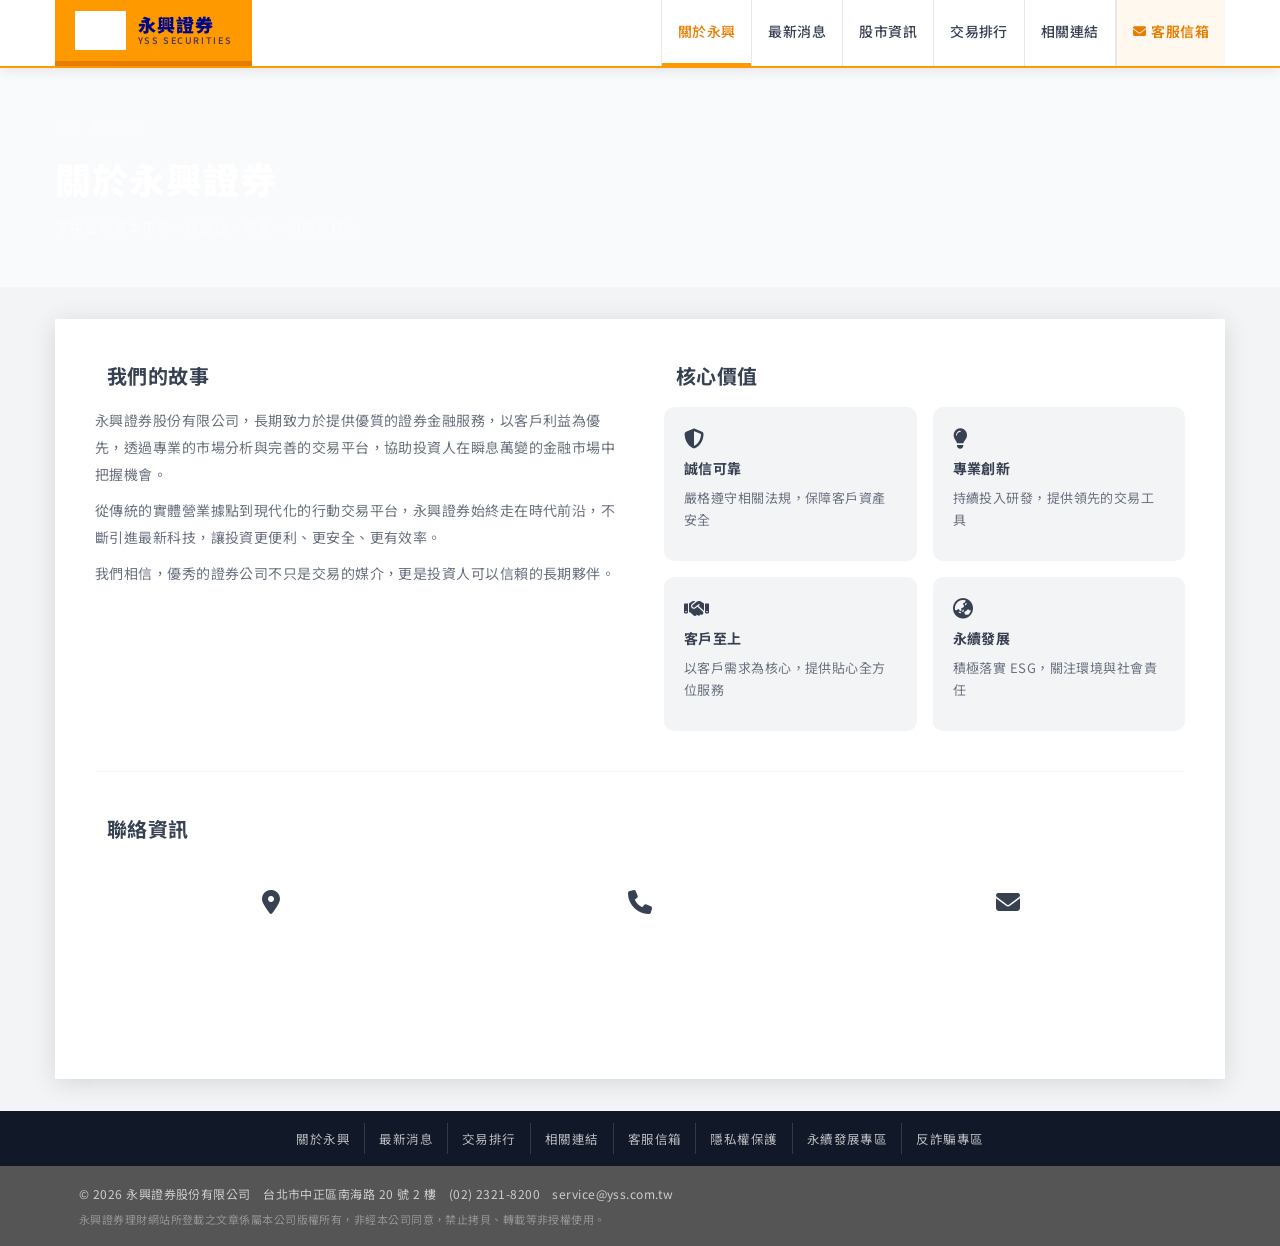
==== commit 54a456f1: "style: 更新 about.html 和 news.html 也使用真實公司 Logo 圖片" ====
--- a/about.html
+++ b/about.html
@@ -128,6 +128,7 @@
   <nav class="navbar" id="navbar">
     <div class="nav-inner">
       <a href="index.html" class="nav-logo" id="nav-logo-link">
+        <img src="assets/logo.png" alt="永興證券" class="logo-img">
         <div class="logo-text-wrap">
           <span class="logo-main">永興證券</span>
           <span class="logo-sub">YSS Securities</span>
--- a/style.css
+++ b/style.css
@@ -1,73 +1,63 @@
 /* ========================================================
-   永興證券 YSS — 重新設計 CSS
-   風格基準：原網站色系 (#000688 深藍 + #f90 橘黃)
-   改善：現代排版、更佳間距、動畫效果、RWD
-   ======================================================== */
-
-/* --- CSS Variables --- */
+   永興證券 YSS — 明亮橘白風格
+   主色：#ff9900 橘  白底  深灰文字
+   ======================================================== */
+
 :root {
-  /* 原網站主色系 */
-  --yss-blue:       #000688;
-  --yss-blue-dark:  #000424;
-  --yss-blue-mid:   #000842;
-  --yss-blue-light: #0a1aaa;
-  --yss-orange:     #ff9900;
-  --yss-orange-dark:#ff6600;
-  --yss-gold:       #ffcc00;
-  --yss-red:        #b11919;
-
-  /* 中性色 */
-  --gray-900: hsl(0,0%,10%);
-  --gray-700: hsl(0,0%,20%);
-  --gray-500: hsl(0,0%,40%);
-  --gray-300: hsl(0,0%,80%);
-  --gray-100: hsl(0,0%,95%);
-  --white:    #ffffff;
-
-  /* 版型 */
+  --orange:       #ff9900;
+  --orange-dark:  #e67c00;
+  --orange-light: #ffb733;
+  --orange-pale:  #fff8ee;
+  --orange-bg:    #fff3d6;
+
+  --blue-dark:    #000688;   /* 保留 logo 原色 */
+  --blue-mid:     #000842;
+
+  --white:  #ffffff;
+  --gray-50:  #f9fafb;
+  --gray-100: #f3f4f6;
+  --gray-200: #e5e7eb;
+  --gray-500: #6b7280;
+  --gray-700: #374151;
+  --gray-900: #111827;
+
   --max-width: 1170px;
   --radius:    4px;
-  --radius-md: 8px;
-  --shadow:    0 2px 12px rgba(0,0,0,0.10);
-  --shadow-md: 0 4px 24px rgba(0,0,0,0.15);
-  --transition: all 0.25s ease;
-}
-
-/* --- Reset & Base --- */
+  --radius-md: 10px;
+  --radius-lg: 16px;
+  --shadow-sm: 0 1px 4px rgba(0,0,0,.08);
+  --shadow:    0 2px 12px rgba(0,0,0,.10);
+  --shadow-md: 0 4px 24px rgba(0,0,0,.12);
+  --transition: all .22s ease;
+}
+
 *, *::before, *::after { margin:0; padding:0; box-sizing:border-box; }
-
-html { font-size: 15px; scroll-behavior: smooth; }
+html { font-size:15px; scroll-behavior:smooth; }
 
 body {
-  font-family: 'Noto Sans TC', 'Roboto', 'Microsoft JhengHei', sans-serif;
-  font-size: 1rem;
-  font-weight: 400;
+  font-family:'Noto Sans TC','Roboto','Microsoft JhengHei',sans-serif;
   color: var(--gray-700);
-  background: var(--gray-100);
-  line-height: 1.7;
-  letter-spacing: 0.03em;
-}
-
-a { text-decoration: none; color: var(--gray-900); transition: var(--transition); }
-a:hover { color: var(--yss-orange); }
-ul { list-style: none; }
-img { max-width: 100%; display: block; }
-
-.container {
-  max-width: var(--max-width);
-  margin: 0 auto;
-  padding: 0 20px;
-}
-
-/* ========================================================
-   NAVBAR
+  background: var(--gray-50);
+  line-height:1.7;
+  letter-spacing:.03em;
+}
+
+a { text-decoration:none; color:inherit; transition:var(--transition); }
+ul { list-style:none; }
+img { max-width:100%; display:block; }
+
+.container { max-width:var(--max-width); margin:0 auto; padding:0 20px; }
+
+/* ========================================================
+   NAVBAR — 白底，橘色 Logo 區塊
    ======================================================== */
 .navbar {
-  background: var(--yss-blue);
+  background: var(--white);
+  border-bottom: 2px solid var(--orange);
   position: sticky;
   top: 0;
   z-index: 1000;
-  box-shadow: 0 2px 8px rgba(0,0,0,0.3);
+  box-shadow: var(--shadow);
 }
 
 .nav-inner {
@@ -78,736 +68,503 @@
   justify-content: space-between;
 }
 
-/* Logo area */
+/* Logo */
 .nav-logo {
   display: flex;
   align-items: center;
-  background: var(--yss-orange);
-  border-bottom: 7px solid var(--yss-orange-dark);
-  padding: 0 28px;
-  min-height: 70px;
+  background: var(--orange);
+  border-bottom: 5px solid var(--orange-dark);
+  padding: 0 20px;
+  min-height: 66px;
   flex-shrink: 0;
   transition: var(--transition);
-}
-.nav-logo:hover { background: var(--yss-gold); }
+  gap: 12px;
+}
+.nav-logo:hover { background: var(--orange-light); }
+
+/* 真實公司 Logo 圖片 */
+.logo-img {
+  height: 40px;
+  width: auto;
+  display: block;
+  object-fit: contain;
+  filter: brightness(0) invert(1); /* 橘底上保持白色 */
+  flex-shrink: 0;
+}
 
 .logo-text-wrap { line-height: 1.2; }
 .logo-main {
   display: block;
-  font-size: 20px;
+  font-size: 18px;
   font-weight: 900;
-  color: var(--yss-blue);
-  letter-spacing: 0.05em;
+  color: var(--blue-dark);
+  letter-spacing: .06em;
 }
 .logo-sub {
   display: block;
-  font-size: 10px;
+  font-size: 9px;
   font-weight: 600;
-  color: var(--yss-blue);
-  letter-spacing: 0.15em;
-  opacity: 0.7;
+  color: var(--blue-dark);
+  letter-spacing: .18em;
+  opacity: .65;
+  text-transform: uppercase;
 }
 
 /* Nav links */
-.nav-links {
-  display: flex;
-  align-items: stretch;
-}
+.nav-links { display:flex; align-items:stretch; }
 
 .nav-link {
   display: flex;
   align-items: center;
-  padding: 0 18px;
-  font-size: 0.97rem;
+  padding: 0 16px;
+  font-size: .93rem;
   font-weight: 500;
-  color: #fff;
-  border-bottom: 4px solid transparent;
+  color: var(--gray-700);
+  border-bottom: 3px solid transparent;
   transition: var(--transition);
   white-space: nowrap;
-  letter-spacing: 0.05em;
-}
-
+}
 .nav-link:hover,
 .nav-link.active {
-  color: var(--yss-gold);
-  border-bottom-color: var(--yss-gold);
-  background: rgba(255,255,255,0.05);
-}
+  color: var(--orange-dark);
+  border-bottom-color: var(--orange);
+}
+
+.nav-divider { width:1px; background:var(--gray-200); align-self:stretch; }
 
 .nav-link.nav-contact {
-  background: rgba(255,153,0,0.15);
-  border-left: 1px solid rgba(255,153,0,0.2);
+  background: var(--orange-pale);
+  color: var(--orange-dark);
+  font-weight: 600;
+  border-left: 1px solid var(--gray-200);
 }
 .nav-link.nav-contact:hover {
-  background: var(--yss-orange);
-  color: var(--yss-blue);
-}
-
-/* Dividers */
-.nav-divider {
-  width: 1px;
-  background: rgba(255,255,255,0.12);
-  align-self: stretch;
-}
-
-/* Mobile toggle */
+  background: var(--orange);
+  color: var(--white);
+}
+
+/* Mobile */
 .nav-toggle {
   display: none;
   flex-direction: column;
   justify-content: center;
   gap: 5px;
   background: none;
-  border: 2px solid rgba(255,255,255,0.4);
+  border: 1.5px solid var(--gray-200);
   border-radius: var(--radius);
   padding: 8px 10px;
   cursor: pointer;
-  margin: auto 16px;
-}
-.nav-toggle span {
-  display: block;
-  width: 22px;
-  height: 2px;
-  background: #fff;
-  border-radius: 2px;
-  transition: var(--transition);
-}
-
-/* Mobile drawer */
+  margin: auto 14px;
+}
+.nav-toggle span { display:block; width:22px; height:2px; background:var(--gray-700); border-radius:2px; transition:var(--transition); }
+
 .mobile-drawer {
   display: none;
   flex-direction: column;
-  background: var(--yss-blue-dark);
-  border-top: 1px solid rgba(255,255,255,0.1);
-}
-.mobile-drawer.open { display: flex; }
+  background: var(--white);
+  border-top: 1px solid var(--gray-100);
+  box-shadow: var(--shadow-md);
+}
+.mobile-drawer.open { display:flex; }
 .mobile-drawer a {
-  padding: 14px 24px;
-  font-size: 1rem;
-  color: #fff;
-  border-bottom: 1px dashed rgba(255,255,255,0.15);
+  padding: 13px 24px;
+  font-size: .95rem;
+  color: var(--gray-700);
+  border-bottom: 1px solid var(--gray-100);
+  border-left: 3px solid transparent;
   transition: var(--transition);
 }
 .mobile-drawer a:hover {
-  background: rgba(255,153,0,0.15);
-  color: var(--yss-gold);
-  padding-left: 32px;
-}
-
-/* ========================================================
-   HERO / BANNER
-   ======================================================== */
-.hero {
-  background: var(--yss-blue);
-  position: relative;
-  overflow: hidden;
-}
+  background: var(--orange-pale);
+  color: var(--orange-dark);
+  border-left-color: var(--orange);
+  padding-left: 28px;
+}
+
+/* ========================================================
+   HERO — 橘白漸層
+   ======================================================== */
+.hero { background: linear-gradient(120deg, var(--orange-pale) 0%, var(--white) 60%); border-bottom: 1px solid var(--gray-200); }
 
 .hero-inner {
   max-width: var(--max-width);
   margin: 0 auto;
   display: grid;
-  grid-template-columns: 1fr 420px;
-  align-items: center;
-  gap: 0;
-  min-height: 320px;
-}
-
-.hero-content {
-  padding: 48px 40px 48px 32px;
-  position: relative;
-  z-index: 2;
-}
+  grid-template-columns: 1fr 380px;
+  min-height: 300px;
+  align-items: center;
+}
+
+.hero-content { padding: 44px 36px 44px 28px; }
 
 .hero-eyebrow {
   display: inline-flex;
   align-items: center;
-  gap: 8px;
-  background: rgba(255,153,0,0.15);
-  border: 1px solid rgba(255,153,0,0.35);
+  gap: 7px;
+  background: var(--orange-bg);
+  border: 1px solid rgba(255,153,0,.35);
   border-radius: 100px;
   padding: 4px 14px;
-  font-size: 12px;
-  font-weight: 600;
-  color: var(--yss-orange);
-  letter-spacing: 0.1em;
-  margin-bottom: 20px;
+  font-size: 11px;
+  font-weight: 700;
+  color: var(--orange-dark);
+  letter-spacing: .1em;
+  margin-bottom: 18px;
 }
 
 .hero-title {
-  font-size: clamp(28px, 4vw, 48px);
+  font-size: clamp(26px, 3.5vw, 44px);
   font-weight: 900;
-  color: #fff;
+  color: var(--gray-900);
   line-height: 1.2;
-  margin-bottom: 12px;
-  letter-spacing: 0.02em;
-}
-
-.hero-title span {
-  color: var(--yss-orange);
-}
+  margin-bottom: 10px;
+  letter-spacing: .02em;
+}
+.hero-title span { color: var(--orange-dark); }
 
 .hero-desc {
-  font-size: 15px;
-  color: rgba(255,255,255,0.65);
-  line-height: 1.8;
-  margin-bottom: 28px;
-  max-width: 480px;
-}
-
-.hero-app-btns {
-  display: flex;
-  gap: 12px;
-  flex-wrap: wrap;
-}
-
-/* App download buttons */
+  font-size: 14px;
+  color: var(--gray-500);
+  line-height: 1.85;
+  margin-bottom: 24px;
+  max-width: 440px;
+}
+
+/* App buttons */
+.hero-app-btns { display:flex; gap:10px; flex-wrap:wrap; margin-bottom:24px; }
+
 .app-btn {
   display: inline-flex;
   align-items: center;
-  gap: 10px;
-  padding: 10px 22px;
+  gap: 9px;
+  padding: 10px 20px;
   border-radius: var(--radius-md);
-  font-size: 14px;
+  font-size: 13px;
   font-weight: 600;
   transition: var(--transition);
   cursor: pointer;
-  text-decoration: none;
 }
 
 .app-btn-ios {
-  background: #000;
-  color: #fff;
-  border: 1.5px solid rgba(255,255,255,0.2);
+  background: var(--gray-900);
+  color: var(--white);
+  border: 1.5px solid transparent;
 }
 .app-btn-ios:hover {
   background: #1a1a1a;
-  color: #fff;
+  color: var(--white);
   transform: translateY(-2px);
-  box-shadow: 0 6px 20px rgba(0,0,0,0.4);
+  box-shadow: 0 6px 16px rgba(0,0,0,.25);
 }
 
 .app-btn-android {
-  background: var(--yss-orange);
-  color: var(--yss-blue);
-  border: 1.5px solid var(--yss-orange-dark);
+  background: var(--orange);
+  color: var(--white);
+  border: 1.5px solid var(--orange-dark);
 }
 .app-btn-android:hover {
-  background: var(--yss-gold);
-  color: var(--yss-blue);
+  background: var(--orange-dark);
+  color: var(--white);
   transform: translateY(-2px);
-  box-shadow: 0 6px 20px rgba(255,153,0,0.4);
-}
-
-/* 裝置偵測：預設都顯示，JS 會依裝置隱藏其一 */
-.app-btn-ios,
-.app-btn-android { display: inline-flex; }
-
-.app-btn .btn-icon { font-size: 20px; }
-.app-btn .btn-label { line-height: 1.2; }
-.app-btn .btn-label small {
-  display: block;
-  font-size: 10px;
-  font-weight: 400;
-  opacity: 0.8;
-}
-
-.hero-stats {
-  display: flex;
-  gap: 24px;
-  margin-top: 28px;
-  padding-top: 20px;
-  border-top: 1px solid rgba(255,255,255,0.12);
-}
-
-.hero-stat { text-align: left; }
-.hero-stat .num {
-  font-size: 28px;
-  font-weight: 900;
-  color: var(--yss-orange);
-  line-height: 1;
-}
-.hero-stat .unit { font-size: 14px; color: var(--yss-gold); }
-.hero-stat .lbl {
-  font-size: 12px;
-  color: rgba(255,255,255,0.5);
-  margin-top: 2px;
-}
-
-/* Hero right panel */
+  box-shadow: 0 6px 16px rgba(230,124,0,.3);
+}
+
+.app-btn .btn-icon { font-size:19px; }
+.app-btn .btn-label { line-height:1.2; }
+.app-btn .btn-label small { display:block; font-size:10px; font-weight:400; opacity:.8; }
+
+/* Hero stats */
+.hero-stats { display:flex; gap:28px; padding-top:20px; border-top:1px solid var(--gray-200); }
+.hero-stat .num { font-size:26px; font-weight:900; color:var(--orange-dark); line-height:1; }
+.hero-stat .unit { font-size:13px; color:var(--orange); font-weight:700; }
+.hero-stat .lbl { font-size:11px; color:var(--gray-500); margin-top:2px; }
+
+/* Hero panel */
 .hero-panel {
-  background: rgba(0,0,0,0.25);
-  border-left: 1px solid rgba(255,255,255,0.08);
+  background: var(--white);
+  border-left: 1px solid var(--gray-200);
   height: 100%;
-  padding: 32px 28px;
+  padding: 28px 24px;
   display: flex;
   flex-direction: column;
   justify-content: center;
-  gap: 16px;
+  gap: 8px;
+  box-shadow: -4px 0 12px rgba(0,0,0,.04);
 }
 
 .hero-panel-title {
+  font-size: 10px;
+  font-weight: 700;
+  letter-spacing: .2em;
+  text-transform: uppercase;
+  color: var(--gray-500);
+  padding-bottom: 10px;
+  border-bottom: 1px solid var(--gray-200);
+  margin-bottom: 4px;
+}
+
+.hero-quick-link {
+  display: flex;
+  align-items: center;
+  gap: 10px;
+  padding: 9px 12px;
+  border-radius: var(--radius);
+  border: 1px solid var(--gray-200);
+  color: var(--gray-700);
+  font-size: 12.5px;
+  font-weight: 500;
+  transition: var(--transition);
+  background: var(--white);
+}
+.hero-quick-link i { color:var(--orange); font-size:13px; width:14px; }
+.hero-quick-link .link-arrow { margin-left:auto; font-size:10px; color:var(--gray-200); transition:var(--transition); }
+.hero-quick-link:hover {
+  background: var(--orange-pale);
+  border-color: var(--orange-light);
+  color: var(--orange-dark);
+  transform: translateX(2px);
+}
+.hero-quick-link:hover .link-arrow { color:var(--orange); }
+
+/* ========================================================
+   SECTION TITLE BAR — 橘色左邊框
+   ======================================================== */
+.section-title-bar {
+  display: flex;
+  align-items: center;
+  justify-content: space-between;
+  padding: 11px 20px 11px 20px;
+  background: var(--white);
+  border-left: 5px solid var(--orange);
+  border-bottom: 1px solid var(--gray-100);
+  position: relative;
+}
+
+.section-title-bar h2 {
+  font-size: .97rem;
+  font-weight: 700;
+  color: var(--gray-900);
+  letter-spacing: .04em;
+  display: flex;
+  align-items: center;
+  gap: 8px;
+}
+.section-title-bar h2::before {
+  content: '';
+  width: 8px; height: 8px;
+  border-radius: 50%;
+  background: var(--orange);
+  display: inline-block;
+  flex-shrink: 0;
+}
+
+.section-title-bar .more-link {
   font-size: 12px;
-  font-weight: 700;
-  letter-spacing: 0.2em;
-  text-transform: uppercase;
-  color: rgba(255,255,255,0.4);
-  padding-bottom: 10px;
-  border-bottom: 1px solid rgba(255,255,255,0.1);
-}
-
-.hero-quick-link {
-  display: flex;
-  align-items: center;
-  gap: 12px;
-  padding: 10px 14px;
-  border-radius: var(--radius);
-  border: 1px solid rgba(255,255,255,0.08);
-  background: rgba(255,255,255,0.04);
-  color: rgba(255,255,255,0.8);
-  font-size: 13px;
-  font-weight: 500;
-  transition: var(--transition);
-}
-.hero-quick-link i { color: var(--yss-orange); font-size: 15px; width: 16px; }
-.hero-quick-link:hover {
-  background: rgba(255,153,0,0.12);
-  border-color: rgba(255,153,0,0.25);
-  color: #fff;
-  transform: translateX(3px);
-}
-.hero-quick-link .link-arrow {
-  margin-left: auto;
-  font-size: 11px;
-  color: rgba(255,255,255,0.3);
-  transition: var(--transition);
-}
-.hero-quick-link:hover .link-arrow {
-  color: var(--yss-orange);
-}
-
-/* ========================================================
-   MAIN CONTENT AREA
+  color: var(--orange-dark);
+  font-weight: 600;
+  opacity: .8;
+  transition: var(--transition);
+}
+.section-title-bar .more-link:hover { opacity:1; }
+
+/* ========================================================
+   MAIN CONTENT
    ======================================================== */
 .main-content {
   max-width: var(--max-width);
   margin: 0 auto;
-  background: #fff;
+  background: var(--white);
   box-shadow: var(--shadow-md);
 }
 
 /* ========================================================
-   SECTION TITLES (原網站風格)
-   ======================================================== */
-.section-title-bar {
-  display: flex;
-  align-items: center;
-  justify-content: space-between;
-  background: linear-gradient(90deg, var(--yss-blue) 0%, var(--yss-blue-light) 100%);
-  padding: 12px 20px 12px 56px;
-  border-left: 6px solid var(--yss-orange);
-  position: relative;
-  margin-bottom: 0;
-}
-
-.section-title-bar::before {
-  content: '';
-  position: absolute;
-  left: 14px;
-  top: 50%;
-  transform: translateY(-50%);
-  width: 28px;
-  height: 28px;
-  border-radius: 50%;
-  border: 3px solid var(--yss-orange);
-  background: rgba(255,153,0,0.15);
-}
-
-.section-title-bar.ranking::before { border-color: var(--yss-gold); background: rgba(255,204,0,0.15); }
-.section-title-bar.links::before   { border-color: #7cf; background: rgba(119,204,255,0.15); }
-
-.section-title-bar h2 {
-  font-size: 1rem;
-  font-weight: 700;
-  color: #fff;
-  letter-spacing: 0.05em;
-}
-
-.section-title-bar .more-link {
-  font-size: 13px;
-  color: rgba(255,255,255,0.65);
-  transition: var(--transition);
-}
-.section-title-bar .more-link:hover { color: var(--yss-gold); }
-
-/* ========================================================
-   NEWS SECTION
-   ======================================================== */
-.news-section {
-  padding: 28px 32px 32px;
-}
-
-.news-list { margin-top: 4px; }
-
+   NEWS
+   ======================================================== */
+.news-section { padding: 6px 24px 24px; }
+
+.news-list { }
 .news-item {
   display: flex;
   align-items: baseline;
-  gap: 12px;
-  padding: 10px 0;
+  gap: 10px;
+  padding: 10px 8px;
   border-bottom: 1px solid var(--gray-100);
-  transition: var(--transition);
-}
-.news-item:last-child { border-bottom: none; }
-.news-item:hover { background: #fffdf5; padding-left: 8px; }
-
-.news-dot {
-  width: 6px;
-  height: 6px;
-  border-radius: 50%;
-  background: var(--yss-orange);
-  flex-shrink: 0;
-  margin-top: 8px;
-}
+  border-radius: var(--radius);
+  transition: var(--transition);
+}
+.news-item:last-child { border-bottom:none; }
+.news-item:hover { background:var(--orange-pale); padding-left:14px; }
+
+.news-dot { width:6px; height:6px; border-radius:50%; background:var(--orange); flex-shrink:0; margin-top:9px; }
 
 .news-title-text {
-  flex: 1;
-  font-size: 14px;
-  color: var(--gray-700);
-  overflow: hidden;
-  white-space: nowrap;
-  text-overflow: ellipsis;
-  transition: var(--transition);
-}
-.news-item:hover .news-title-text { color: var(--yss-blue); }
-
-.news-date {
-  font-size: 12px;
-  color: var(--yss-red);
-  flex-shrink: 0;
-  font-weight: 500;
-  letter-spacing: 0.03em;
-}
-
-/* ========================================================
-   TWO-COLUMN: Ranking + Links
-   ======================================================== */
-.two-col {
-  display: grid;
-  grid-template-columns: 1fr 1fr;
-  border-top: 1px solid var(--gray-100);
-}
-
-.col-box { padding: 28px 32px 32px; }
-.col-box:first-child { border-right: 1px solid var(--gray-100); }
-
-.info-list { margin-top: 4px; }
-
+  flex:1; font-size:13.5px; color:var(--gray-700);
+  overflow:hidden; white-space:nowrap; text-overflow:ellipsis;
+  transition:var(--transition);
+}
+.news-item:hover .news-title-text { color:var(--orange-dark); }
+
+.news-date { font-size:11.5px; color:#b11919; flex-shrink:0; font-weight:600; }
+
+/* ========================================================
+   TWO COL
+   ======================================================== */
+.two-col { display:grid; grid-template-columns:1fr 1fr; border-top:1px solid var(--gray-100); }
+.col-box { padding: 6px 24px 24px; }
+.col-box:first-child { border-right:1px solid var(--gray-100); }
+
+.info-list {}
 .info-item {
-  display: flex;
-  align-items: center;
-  gap: 10px;
-  padding: 9px 0;
-  border-bottom: 1px solid var(--gray-100);
-  transition: var(--transition);
-}
-.info-item:last-child { border-bottom: none; }
-.info-item:hover { background: #fffdf5; padding-left: 6px; }
-
-.info-item i {
-  color: var(--yss-orange);
-  font-size: 13px;
-  width: 16px;
-  flex-shrink: 0;
-  text-align: center;
-}
-.col-box.links-col .info-item i { color: var(--yss-blue-light); }
-
-.info-item a {
-  font-size: 14px;
-  color: var(--gray-700);
-  transition: var(--transition);
-}
-.info-item:hover a { color: var(--yss-blue); }
+  display:flex; align-items:center; gap:10px;
+  padding:9px 8px; border-bottom:1px solid var(--gray-100);
+  border-radius:var(--radius); transition:var(--transition);
+}
+.info-item:last-child { border-bottom:none; }
+.info-item:hover { background:var(--orange-pale); padding-left:14px; }
+.info-item i { color:var(--orange); font-size:13px; width:14px; flex-shrink:0; }
+.info-item a { font-size:13.5px; color:var(--gray-700); transition:var(--transition); }
+.info-item:hover a { color:var(--orange-dark); }
 
 /* ========================================================
    SUSTAINABILITY STRIP
    ======================================================== */
 .sustain-strip {
-  background: linear-gradient(90deg, var(--yss-blue-dark) 0%, var(--yss-blue) 100%);
-  border-top: 3px solid var(--yss-orange);
-}
-
+  background: linear-gradient(90deg, var(--orange-dark) 0%, var(--orange) 100%);
+  border-top: 1px solid var(--orange-dark);
+}
 .sustain-inner {
-  max-width: var(--max-width);
-  margin: 0 auto;
-  display: flex;
-  align-items: center;
-  gap: 32px;
-  padding: 28px 32px;
-  flex-wrap: wrap;
-}
-
+  max-width:var(--max-width); margin:0 auto;
+  display:flex; align-items:center; gap:28px;
+  padding:24px 28px; flex-wrap:wrap;
+}
 .sustain-icon {
-  width: 56px;
-  height: 56px;
-  background: rgba(255,153,0,0.15);
-  border: 2px solid rgba(255,153,0,0.35);
-  border-radius: 50%;
-  display: flex;
-  align-items: center;
-  justify-content: center;
-  font-size: 22px;
-  color: var(--yss-orange);
-  flex-shrink: 0;
-}
-
-.sustain-content { flex: 1; min-width: 200px; }
-.sustain-content h3 {
-  font-size: 15px;
-  font-weight: 700;
-  color: #fff;
-  margin-bottom: 4px;
-}
-.sustain-content p {
-  font-size: 13px;
-  color: rgba(255,255,255,0.55);
-}
-
-.sustain-links-row {
-  display: flex;
-  gap: 10px;
-  flex-wrap: wrap;
-}
-
+  width:50px; height:50px;
+  background:rgba(255,255,255,.2);
+  border:2px solid rgba(255,255,255,.4);
+  border-radius:50%;
+  display:flex; align-items:center; justify-content:center;
+  font-size:20px; color:var(--white); flex-shrink:0;
+}
+.sustain-content { flex:1; min-width:180px; }
+.sustain-content h3 { font-size:15px; font-weight:700; color:var(--white); margin-bottom:3px; }
+.sustain-content p  { font-size:12px; color:rgba(255,255,255,.75); }
+.sustain-links-row  { display:flex; gap:8px; flex-wrap:wrap; }
 .sustain-btn {
-  display: inline-flex;
-  align-items: center;
-  gap: 7px;
-  padding: 8px 16px;
-  background: rgba(255,255,255,0.08);
-  border: 1px solid rgba(255,255,255,0.15);
-  border-radius: var(--radius);
-  font-size: 13px;
-  color: rgba(255,255,255,0.8);
-  transition: var(--transition);
-  white-space: nowrap;
-}
-.sustain-btn i { color: var(--yss-orange); }
+  display:inline-flex; align-items:center; gap:7px;
+  padding:7px 14px;
+  background:rgba(255,255,255,.18);
+  border:1px solid rgba(255,255,255,.35);
+  border-radius:var(--radius);
+  font-size:12.5px; color:var(--white); font-weight:500;
+  transition:var(--transition); white-space:nowrap;
+}
 .sustain-btn:hover {
-  background: rgba(255,153,0,0.15);
-  border-color: rgba(255,153,0,0.35);
-  color: #fff;
-  transform: translateY(-1px);
-}
-
-/* ========================================================
-   ANTIFRAUD STRIP
-   ======================================================== */
-.antifraud-strip {
-  background: #fff4f4;
-  border-top: 3px solid var(--yss-red);
-  border-bottom: 1px solid #ffd5d5;
-}
-
+  background:rgba(255,255,255,.32);
+  color:var(--white);
+  transform:translateY(-1px);
+}
+
+/* ========================================================
+   ANTIFRAUD
+   ======================================================== */
+.antifraud-strip { background:#fff4f4; border-top:3px solid #b11919; border-bottom:1px solid #ffd5d5; }
 .antifraud-inner {
-  max-width: var(--max-width);
-  margin: 0 auto;
-  display: flex;
-  align-items: center;
-  gap: 16px;
-  padding: 16px 32px;
-  flex-wrap: wrap;
-}
-
-.antifraud-inner i {
-  font-size: 22px;
-  color: var(--yss-red);
-  animation: pulse-icon 2s ease infinite;
-  flex-shrink: 0;
-}
-
-.antifraud-inner p {
-  flex: 1;
-  font-size: 13px;
-  color: #7a1111;
-  min-width: 200px;
-}
-.antifraud-inner p strong { color: var(--yss-red); }
-
+  max-width:var(--max-width); margin:0 auto;
+  display:flex; align-items:center; gap:14px;
+  padding:14px 28px; flex-wrap:wrap;
+}
+.antifraud-inner > i { font-size:20px; color:#b11919; animation:pulse-icon 2s ease infinite; flex-shrink:0; }
+.antifraud-inner p { flex:1; font-size:12.5px; color:#7a1111; min-width:200px; }
+.antifraud-inner p strong { color:#b11919; }
 .antifraud-btn {
-  display: inline-flex;
-  align-items: center;
-  gap: 6px;
-  padding: 7px 16px;
-  background: var(--yss-red);
-  color: #fff;
-  border-radius: var(--radius);
-  font-size: 13px;
-  font-weight: 600;
-  transition: var(--transition);
-  white-space: nowrap;
-  flex-shrink: 0;
-}
-.antifraud-btn:hover {
-  background: #8b0000;
-  color: #fff;
-  transform: translateY(-1px);
-}
+  display:inline-flex; align-items:center; gap:6px;
+  padding:6px 14px; background:#b11919; color:#fff;
+  border-radius:var(--radius); font-size:12.5px; font-weight:600;
+  transition:var(--transition); white-space:nowrap; flex-shrink:0;
+}
+.antifraud-btn:hover { background:#8b0000; color:#fff; transform:translateY(-1px); }
 
 /* ========================================================
    FOOTER
    ======================================================== */
-.footer-nav {
-  background: var(--yss-blue-mid);
-  border-top: 1px solid rgba(255,255,255,0.05);
-}
-
+.footer-nav { background:var(--gray-900); }
 .footer-nav-inner {
-  max-width: var(--max-width);
-  margin: 0 auto;
-  padding: 14px 20px;
-  display: flex;
-  align-items: center;
-  justify-content: center;
-  flex-wrap: wrap;
-  gap: 0;
-}
-
+  max-width:var(--max-width); margin:0 auto;
+  padding:12px 20px;
+  display:flex; align-items:center; justify-content:center;
+  flex-wrap:wrap; gap:0;
+}
 .footer-nav-link {
-  font-size: 13px;
-  color: #fff;
-  padding: 6px 14px;
-  border-right: 1px solid rgba(255,255,255,0.2);
-  transition: var(--transition);
-  white-space: nowrap;
-}
-.footer-nav-link:last-child { border-right: none; }
-.footer-nav-link:hover { color: var(--yss-gold); }
-
-.footer-copyright {
-  background: #555;
-}
-
+  font-size:12.5px; color:rgba(255,255,255,.7);
+  padding:5px 14px; border-right:1px solid rgba(255,255,255,.15);
+  transition:var(--transition); white-space:nowrap;
+}
+.footer-nav-link:last-child { border-right:none; }
+.footer-nav-link:hover { color:var(--orange-light); }
+
+.footer-copyright { background:#555; }
 .footer-copyright-inner {
-  max-width: var(--max-width);
-  margin: 0 auto;
-  padding: 18px 24px;
-  color: rgba(255,255,255,0.75);
-  font-size: 12px;
-  line-height: 2;
-}
-
+  max-width:var(--max-width); margin:0 auto;
+  padding:16px 24px;
+  color:rgba(255,255,255,.7); font-size:12px; line-height:2;
+}
 .footer-copyright-inner .contact-row {
-  display: flex;
-  flex-wrap: wrap;
-  gap: 4px 24px;
-  margin-bottom: 4px;
-}
-
-.footer-copyright-inner .contact-item {
-  display: flex;
-  align-items: center;
-  gap: 6px;
-}
-.footer-copyright-inner .contact-item i {
-  color: var(--yss-orange);
-  font-size: 12px;
-}
-.footer-copyright-inner a {
-  color: rgba(255,255,255,0.75);
-}
-.footer-copyright-inner a:hover { color: var(--yss-gold); }
-.footer-copyright-inner .legal {
-  font-size: 11px;
-  color: rgba(255,255,255,0.4);
-  margin-top: 4px;
-}
-
-/* ========================================================
-   SCROLL TO TOP
+  display:flex; flex-wrap:wrap; gap:4px 20px; margin-bottom:2px;
+}
+.footer-copyright-inner .contact-item { display:flex; align-items:center; gap:5px; }
+.footer-copyright-inner .contact-item i { color:var(--orange-light); font-size:11px; }
+.footer-copyright-inner a { color:rgba(255,255,255,.7); }
+.footer-copyright-inner a:hover { color:var(--orange-light); }
+.footer-copyright-inner .legal { font-size:11px; color:rgba(255,255,255,.38); margin-top:2px; }
+
+/* ========================================================
+   SCROLL TOP
    ======================================================== */
 .scroll-top {
-  position: fixed;
-  bottom: 32px;
-  right: 24px;
-  width: 40px;
-  height: 40px;
-  background: rgba(0,0,0,0.75);
-  color: #fff;
-  border: none;
-  border-radius: var(--radius-md);
-  font-size: 15px;
-  cursor: pointer;
-  z-index: 900;
-  opacity: 0;
-  transform: translateY(12px);
-  transition: var(--transition);
-  display: flex;
-  align-items: center;
-  justify-content: center;
-}
-.scroll-top.visible { opacity: 1; transform: translateY(0); }
-.scroll-top:hover { background: var(--yss-orange); }
+  position:fixed; bottom:28px; right:20px;
+  width:38px; height:38px;
+  background:var(--orange); color:var(--white);
+  border:none; border-radius:50%;
+  font-size:14px; cursor:pointer; z-index:900;
+  opacity:0; transform:translateY(10px); transition:var(--transition);
+  display:flex; align-items:center; justify-content:center;
+  box-shadow: 0 4px 14px rgba(255,153,0,.4);
+}
+.scroll-top.visible { opacity:1; transform:translateY(0); }
+.scroll-top:hover { background:var(--orange-dark); }
 
 /* ========================================================
    ANIMATIONS
    ======================================================== */
-@keyframes pulse-icon {
-  0%, 100% { transform: scale(1); }
-  50%       { transform: scale(1.1); }
-}
-
-@keyframes fadeUp {
-  from { opacity: 0; transform: translateY(20px); }
-  to   { opacity: 1; transform: translateY(0); }
-}
-
-.fade-up {
-  opacity: 0;
-  transform: translateY(20px);
-  transition: opacity 0.5s ease, transform 0.5s ease;
-}
-.fade-up.visible {
-  opacity: 1;
-  transform: translateY(0);
-}
-.fade-up.d1 { transition-delay: 0.1s; }
-.fade-up.d2 { transition-delay: 0.2s; }
-.fade-up.d3 { transition-delay: 0.3s; }
+@keyframes pulse-icon { 0%,100%{transform:scale(1)} 50%{transform:scale(1.12)} }
+
+.fade-up { opacity:0; transform:translateY(18px); transition:opacity .45s ease, transform .45s ease; }
+.fade-up.visible { opacity:1; transform:translateY(0); }
+.fade-up.d1 { transition-delay:.08s; }
+.fade-up.d2 { transition-delay:.16s; }
+.fade-up.d3 { transition-delay:.24s; }
 
 /* ========================================================
    RESPONSIVE
    ======================================================== */
-@media (max-width: 900px) {
-  .hero-inner {
-    grid-template-columns: 1fr;
-  }
-  .hero-panel { display: none; }
-  .hero-content { padding: 36px 24px; }
-  .two-col {
-    grid-template-columns: 1fr;
-  }
-  .col-box:first-child { border-right: none; border-bottom: 1px solid var(--gray-100); }
-}
-
-@media (max-width: 768px) {
-  .nav-links, .nav-divider { display: none; }
-  .nav-toggle { display: flex; }
-
-  .hero-app-btns { flex-direction: column; align-items: flex-start; }
-  .app-btn { width: 100%; max-width: 260px; }
-
-  .hero-stats { flex-wrap: wrap; gap: 16px; }
-
-  .sustain-inner,
-  .antifraud-inner { flex-direction: column; align-items: flex-start; }
-
-  .footer-copyright-inner .contact-row { flex-direction: column; gap: 6px; }
-
-  .news-section,
-  .col-box { padding: 20px 16px 24px; }
-}
-
-@media (max-width: 480px) {
-  .nav-logo { padding: 0 16px; }
-  .logo-main { font-size: 17px; }
-}
+@media(max-width:900px){
+  .hero-inner { grid-template-columns:1fr; }
+  .hero-panel { display:none; }
+  .hero-content { padding:32px 20px; }
+  .two-col { grid-template-columns:1fr; }
+  .col-box:first-child { border-right:none; border-bottom:1px solid var(--gray-100); }
+}
+@media(max-width:768px){
+  .nav-links,.nav-divider { display:none; }
+  .nav-toggle { display:flex; }
+  .hero-stats { flex-wrap:wrap; gap:16px; }
+  .hero-app-btns { flex-direction:column; align-items:flex-start; }
+  .app-btn { width:100%; max-width:240px; }
+  .sustain-inner,.antifraud-inner { flex-direction:column; align-items:flex-start; }
+  .footer-copyright-inner .contact-row { flex-direction:column; gap:6px; }
+  .news-section,.col-box { padding:6px 14px 20px; }
+}
+@media(max-width:480px){
+  .nav-logo { padding:0 14px; }
+  .logo-main { font-size:16px; }
+}
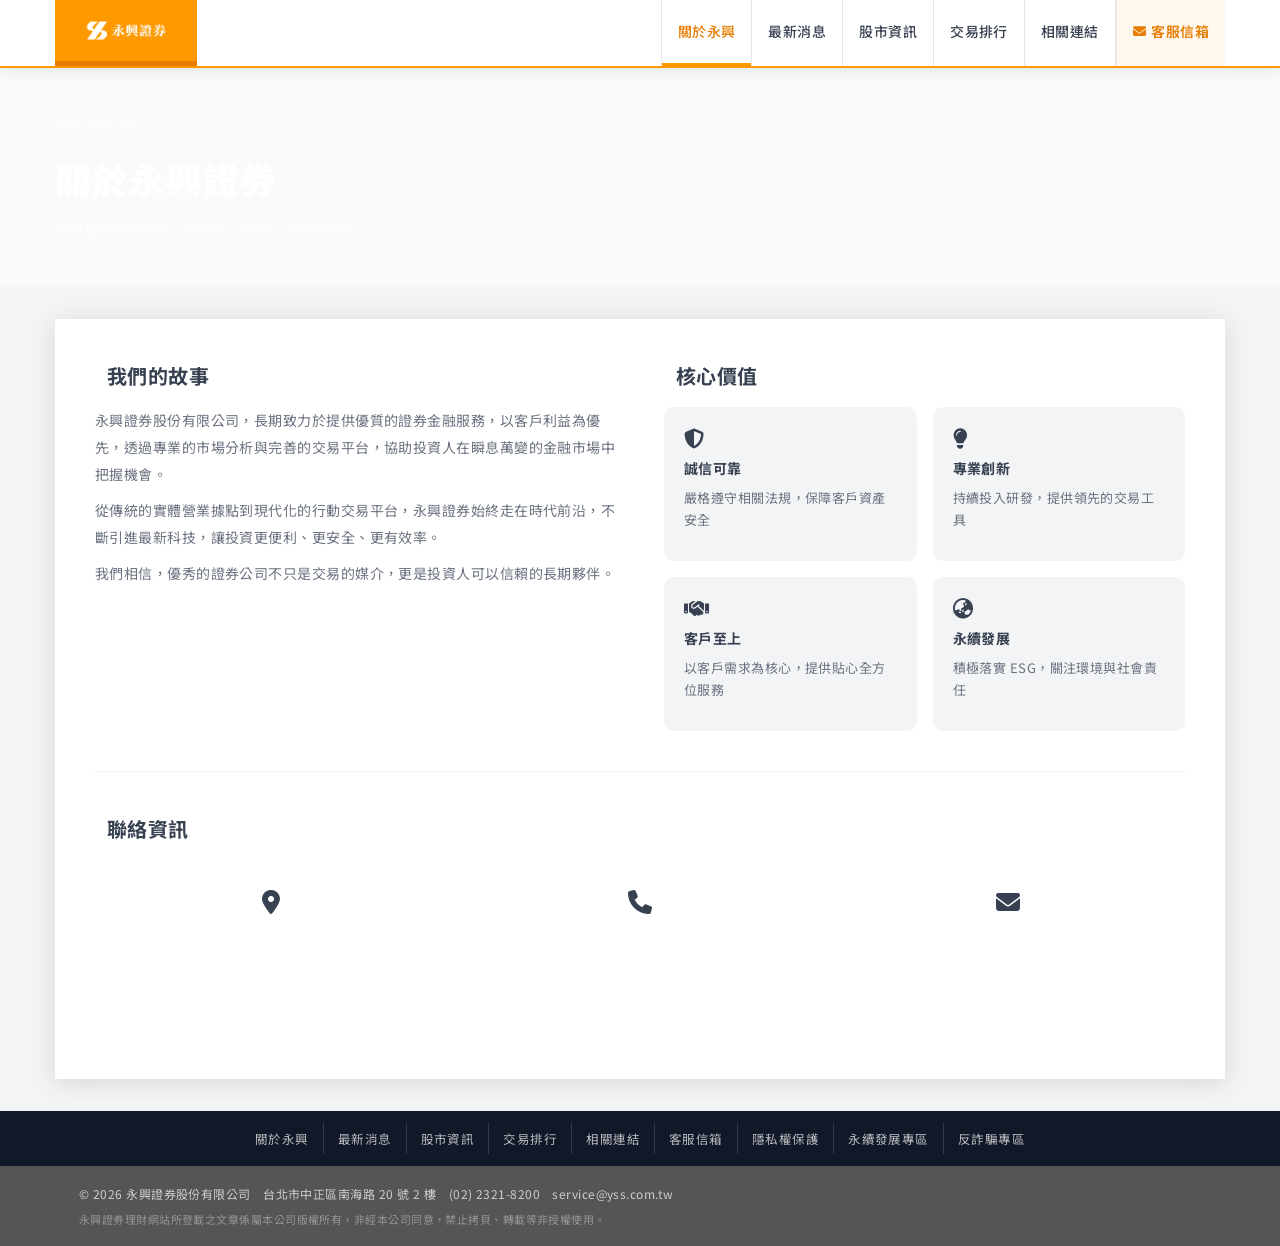
==== commit 4683f1c8: "feat: 補齊原站所有獨立頁面功能並更新為官方新版 Logo" ====
--- a/about.html
+++ b/about.html
@@ -129,10 +129,6 @@
     <div class="nav-inner">
       <a href="index.html" class="nav-logo" id="nav-logo-link">
         <img src="assets/logo.png" alt="永興證券" class="logo-img">
-        <div class="logo-text-wrap">
-          <span class="logo-main">永興證券</span>
-          <span class="logo-sub">YSS Securities</span>
-        </div>
       </a>
       <div class="nav-links">
         <div class="nav-divider"></div>
@@ -140,11 +136,11 @@
         <div class="nav-divider"></div>
         <a href="news.html"  class="nav-link" id="nav-news">最新消息</a>
         <div class="nav-divider"></div>
-        <a href="https://www.twse.com.tw" target="_blank" class="nav-link" id="nav-stock">股市資訊</a>
-        <div class="nav-divider"></div>
-        <a href="index.html#trade-section" class="nav-link" id="nav-trade">交易排行</a>
-        <div class="nav-divider"></div>
-        <a href="index.html#links-section" class="nav-link" id="nav-links">相關連結</a>
+        <a href="stock-news.html" class="nav-link" id="nav-stock">股市資訊</a>
+        <div class="nav-divider"></div>
+        <a href="trade-ranking.html" class="nav-link" id="nav-trade">交易排行</a>
+        <div class="nav-divider"></div>
+        <a href="links.html" class="nav-link" id="nav-links">相關連結</a>
         <div class="nav-divider"></div>
         <a href="mailto:service@yss.com.tw" class="nav-link nav-contact" id="nav-contact">
           <i class="fas fa-envelope" style="font-size:13px;margin-right:5px"></i>客服信箱
@@ -155,6 +151,9 @@
     <div class="mobile-drawer" id="mobile-drawer">
       <a href="about.html">關於永興</a>
       <a href="news.html">最新消息</a>
+      <a href="stock-news.html">股市資訊</a>
+      <a href="trade-ranking.html">交易排行</a>
+      <a href="links.html">相關連結</a>
       <a href="index.html">回首頁</a>
       <a href="mailto:service@yss.com.tw">客服信箱</a>
     </div>
@@ -230,8 +229,9 @@
       <div class="footer-nav-inner">
         <a href="about.html"   class="footer-nav-link">關於永興</a>
         <a href="news.html"    class="footer-nav-link">最新消息</a>
-        <a href="index.html#trade-section" class="footer-nav-link">交易排行</a>
-        <a href="index.html#links-section" class="footer-nav-link">相關連結</a>
+        <a href="stock-news.html" class="footer-nav-link">股市資訊</a>
+        <a href="trade-ranking.html" class="footer-nav-link">交易排行</a>
+        <a href="links.html" class="footer-nav-link">相關連結</a>
         <a href="mailto:service@yss.com.tw" class="footer-nav-link">客服信箱</a>
         <a href="privacy.html" class="footer-nav-link">隱私權保護</a>
         <a href="develop.html" class="footer-nav-link">永續發展專區</a>
--- a/style.css
+++ b/style.css
@@ -78,17 +78,16 @@
   min-height: 66px;
   flex-shrink: 0;
   transition: var(--transition);
-  gap: 12px;
+  gap: 8px; /* 縮小與文字間距 */
 }
 .nav-logo:hover { background: var(--orange-light); }
 
 /* 真實公司 Logo 圖片 */
 .logo-img {
-  height: 40px;
+  height: 32px; /* 稍微放大以讓文字清晰 */
   width: auto;
   display: block;
   object-fit: contain;
-  filter: brightness(0) invert(1); /* 橘底上保持白色 */
   flex-shrink: 0;
 }
 
